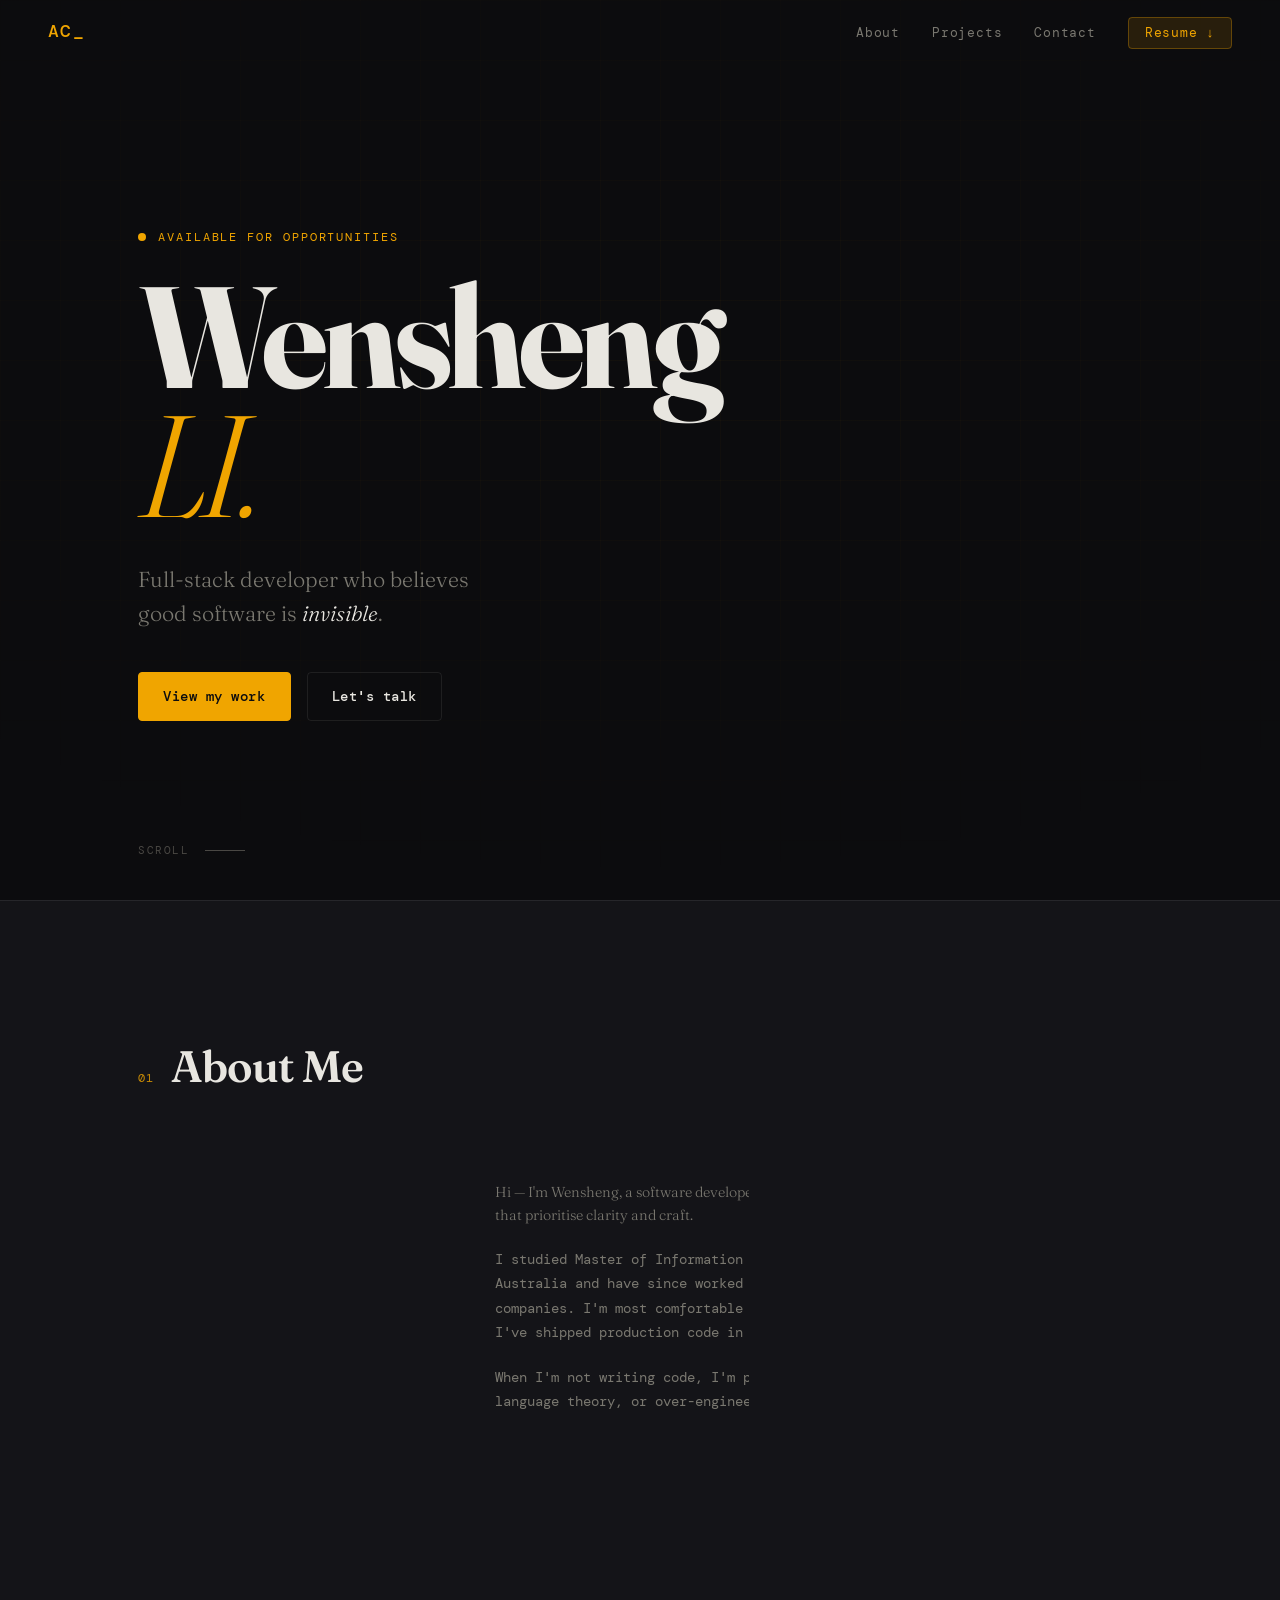
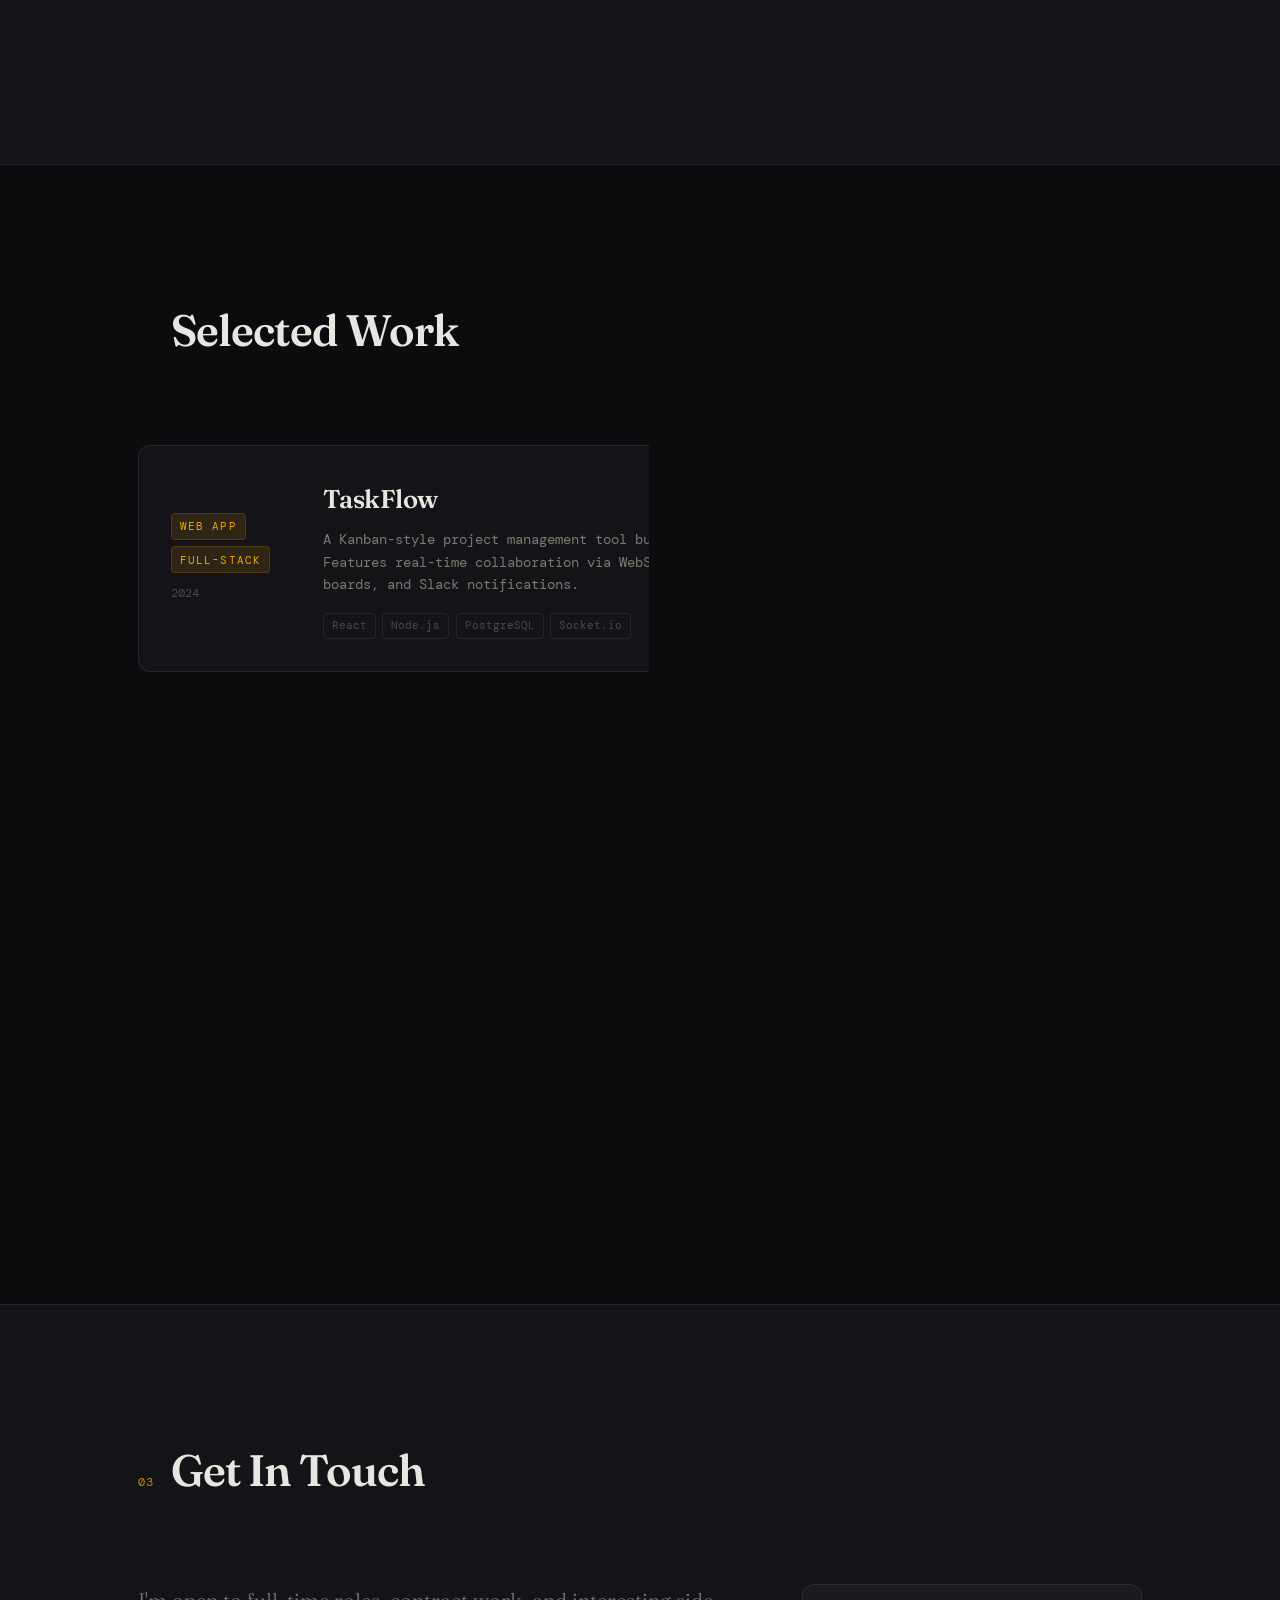
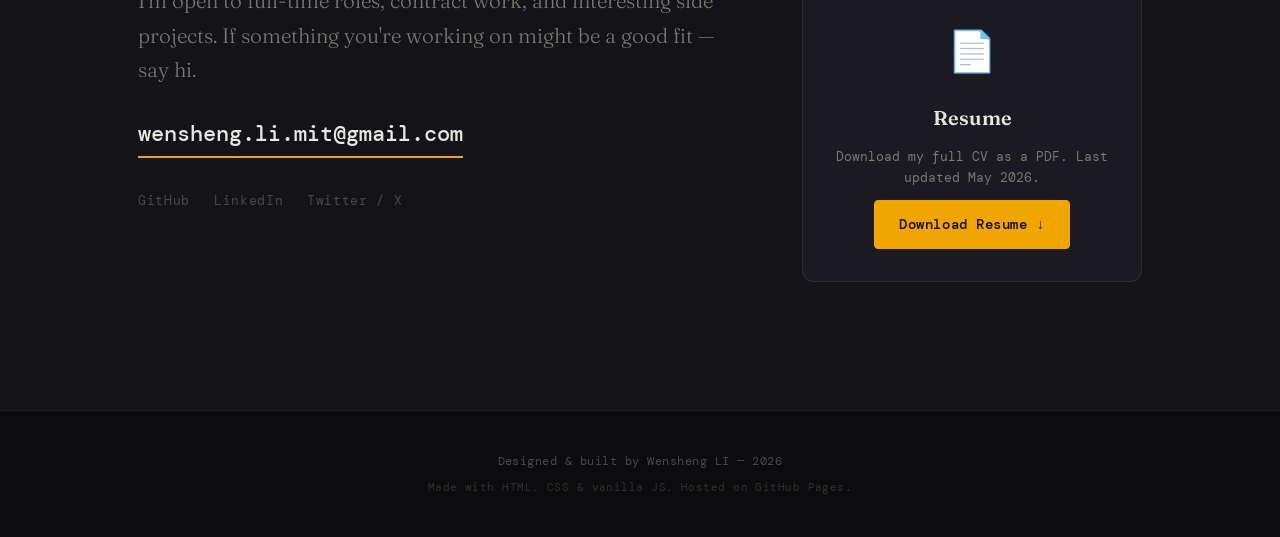
==== index.html @ 4186b280 "Initial portfolio" ====
<!DOCTYPE html>
<html lang="en">
<head>
  <meta charset="UTF-8" />
  <meta name="viewport" content="width=device-width, initial-scale=1.0" />
  <title>Wensheng LI — Developer</title>
  <meta name="description" content="Full-stack developer crafting thoughtful digital experiences." />
  <link rel="preconnect" href="https://fonts.googleapis.com" />
  <link rel="preconnect" href="https://fonts.gstatic.com" crossorigin />
  <link href="https://fonts.googleapis.com/css2?family=DM+Mono:ital,wght@0,300;0,400;0,500;1,300&family=Fraunces:ital,opsz,wght@0,9..144,300;0,9..144,600;0,9..144,700;1,9..144,300;1,9..144,600&display=swap" rel="stylesheet" />
  <link rel="stylesheet" href="style.css" />
</head>
<body>

  <!-- ── NAV ── -->
  <nav class="nav" id="nav">
    <a href="#" class="nav-logo">AC<span class="blink">_</span></a>
    <ul class="nav-links">
      <li><a href="#about">About</a></li>
      <li><a href="#projects">Projects</a></li>
      <li><a href="#contact">Contact</a></li>
      <li><a href="./assets/files/Resume.pdf" download class="nav-cta">Resume ↓</a></li>
    </ul>
    <button class="hamburger" id="hamburger" aria-label="Toggle menu">
      <span></span><span></span><span></span>
    </button>
  </nav>

  <!-- ── HERO ── -->
  <section class="hero" id="home">
    <div class="hero-content">
      <p class="hero-label reveal">Available for opportunities</p>
      <h1 class="hero-name reveal">
        <span class="line">Wensheng</span>
        <span class="line accent-italic">LI.</span>
      </h1>
      <p class="hero-tagline reveal">
        Full-stack developer who believes<br />
        good software is <em>invisible</em>.
      </p>
      <div class="hero-actions reveal">
        <a href="#projects" class="btn btn-primary">View my work</a>
        <a href="#contact" class="btn btn-ghost">Let's talk</a>
      </div>
    </div>
    <div class="hero-scroll-hint">
      <span>scroll</span>
      <div class="scroll-line"></div>
    </div>
    <div class="hero-bg-grid"></div>
  </section>

  <!-- ── ABOUT ── -->
  <section class="about section" id="about">
    <div class="container">
      <div class="section-header">
        <span class="section-number">01</span>
        <h2 class="section-title">About Me</h2>
      </div>
      <div class="about-grid">
        <div class="about-photo-wrap reveal">
          <div class="about-photo">
            <!-- Replace src with your actual photo -->
            <img src="./assets/images/profile_img.JPG" alt="Wensheng LI" />
          </div>
          <div class="photo-tag">Based in Adelaide, AU 🇦🇺</div>
        </div>
        <div class="about-text reveal">
          <p class="about-intro">
            Hi — I'm Wensheng, a software developer with <strong>over 4 years of experience</strong> building web applications that prioritise clarity and craft.
          </p>
          <p>
            I studied Master of Information Technology in Flinders University, South Australia and have since worked across early-stage startups and mid-size product companies. I'm most comfortable in the <strong>JavaScript / TypeScript</strong> ecosystem, though I've shipped production code in Python and Go too.
          </p>
          <p>
            When I'm not writing code, I'm probably hiking, reading about programming language theory, or over-engineering my Neovim config.
          </p>
          <div class="skills-grid">
            <div class="skill-group">
              <h4>Frontend</h4>
              <ul>
                <li>React / Next.js</li>
                <li>TypeScript</li>
                <li>CSS / Tailwind</li>
              </ul>
            </div>
            <div class="skill-group">
              <h4>Backend</h4>
              <ul>
                <li>Node.js / Express</li>
                <li>Python</li>
                <li>PostgreSQL</li>
              </ul>
            </div>
            <div class="skill-group">
              <h4>Tooling</h4>
              <ul>
                <li>Git / GitHub</li>
                <li>Docker</li>
                <li>AWS (EC2, S3)</li>
                <li>CI/CD</li>
              </ul>
            </div>
          </div>
        </div>
      </div>
    </div>
  </section>

  <!-- ── PROJECTS ── -->
  <section class="projects section" id="projects">
    <div class="container">
      <div class="section-header">
        <span class="section-number">02</span>
        <h2 class="section-title">Selected Work</h2>
      </div>

      <div class="projects-list">

        <!-- Project 1 -->
        <article class="project-card reveal" data-index="01">
          <div class="project-meta">
            <span class="project-tag">Web App</span>
            <span class="project-tag">Full-Stack</span>
            <span class="project-year">2024</span>
          </div>
          <div class="project-body">
            <h3 class="project-title">TaskFlow</h3>
            <p class="project-desc">
              A Kanban-style project management tool built for small teams. Features real-time collaboration via WebSockets, drag-and-drop boards, and Slack notifications.
            </p>
            <div class="project-tech">
              <span>React</span><span>Node.js</span><span>PostgreSQL</span><span>Socket.io</span>
            </div>
          </div>
          <div class="project-links">
            <a href="https://github.com/yourusername/taskflow" target="_blank" rel="noopener" class="project-link">GitHub ↗</a>
            <a href="https://taskflow-demo.vercel.app" target="_blank" rel="noopener" class="project-link project-link-live">Live Demo ↗</a>
          </div>
        </article>

        <!-- Project 2 -->
        <article class="project-card reveal" data-index="02">
          <div class="project-meta">
            <span class="project-tag">CLI Tool</span>
            <span class="project-tag">Open Source</span>
            <span class="project-year">2024</span>
          </div>
          <div class="project-body">
            <h3 class="project-title">gitpulse</h3>
            <p class="project-desc">
              A command-line tool that generates weekly activity digests from your GitHub repos, formatted as clean Markdown summaries. Used by 200+ developers.
            </p>
            <div class="project-tech">
              <span>Python</span><span>GitHub API</span><span>Rich</span>
            </div>
          </div>
          <div class="project-links">
            <a href="https://github.com/yourusername/gitpulse" target="_blank" rel="noopener" class="project-link">GitHub ↗</a>
          </div>
        </article>

        <!-- Project 3 -->
        <article class="project-card reveal" data-index="03">
          <div class="project-meta">
            <span class="project-tag">API</span>
            <span class="project-tag">Backend</span>
            <span class="project-year">2023</span>
          </div>
          <div class="project-body">
            <h3 class="project-title">Pricewatch API</h3>
            <p class="project-desc">
              A REST API that tracks e-commerce price history and sends alerts when products drop below a target price. Handles 50k+ requests/day with Redis caching.
            </p>
            <div class="project-tech">
              <span>FastAPI</span><span>Redis</span><span>PostgreSQL</span><span>Docker</span>
            </div>
          </div>
          <div class="project-links">
            <a href="https://github.com/yourusername/pricewatch" target="_blank" rel="noopener" class="project-link">GitHub ↗</a>
            <a href="https://pricewatch-api.fly.dev/docs" target="_blank" rel="noopener" class="project-link project-link-live">API Docs ↗</a>
          </div>
        </article>

      </div>
    </div>
  </section>

  <!-- ── CONTACT ── -->
  <section class="contact section" id="contact">
    <div class="container">
      <div class="section-header">
        <span class="section-number">03</span>
        <h2 class="section-title">Get In Touch</h2>
      </div>
      <div class="contact-grid">
        <div class="contact-text reveal">
          <p class="contact-intro">
            I'm open to full-time roles, contract work, and interesting side projects. If something you're working on might be a good fit — say hi.
          </p>
          <a href="mailto:wensheng.li.mit@gmail.com" class="contact-email">wensheng.li.mit@gmail.com</a>
          <div class="contact-socials">
            <a href="https://github.com/yourusername" target="_blank" rel="noopener">GitHub</a>
            <a href="https://linkedin.com/in/yourusername" target="_blank" rel="noopener">LinkedIn</a>
            <a href="https://twitter.com/yourusername" target="_blank" rel="noopener">Twitter / X</a>
          </div>
        </div>
        <div class="contact-resume reveal">
          <div class="resume-card">
            <div class="resume-icon">📄</div>
            <h3>Resume</h3>
            <p>Download my full CV as a PDF. Last updated May 2026.</p>
            <a href="./assets/files/Resume.pdf" download class="btn btn-primary">Download Resume ↓</a>
          </div>
        </div>
      </div>
    </div>
  </section>

  <!-- ── FOOTER ── -->
  <footer class="footer">
    <div class="container">
      <p>Designed & built by Wensheng LI — <span id="year"></span></p>
      <p class="footer-sub">Made with HTML, CSS & vanilla JS. Hosted on GitHub Pages.</p>
    </div>
  </footer>

  <script src="script.js"></script>
</body>
</html>
---- style.css ----
/* ──────────────────────────────────────────
   PORTFOLIO — style.css
   Aesthetic: Dark editorial, monospace meets serif
   ────────────────────────────────────────── */

/* ── TOKENS ── */
:root {
  --bg:        #0c0c0e;
  --bg-card:   #141418;
  --bg-raised: #1a1a20;
  --border:    rgba(255,255,255,0.08);
  --border-hover: rgba(240,165,0,0.4);

  --text:      #e8e6e0;
  --text-muted: #7a7870;
  --text-dim:  #4a4844;

  --accent:    #f0a500;
  --accent-dim: rgba(240,165,0,0.12);
  --accent-glow: rgba(240,165,0,0.25);

  --font-mono: 'DM Mono', 'Fira Code', monospace;
  --font-serif: 'Fraunces', Georgia, serif;

  --radius: 4px;
  --radius-lg: 12px;
  --max-w: 1100px;
  --nav-h: 64px;

  --ease-out: cubic-bezier(0.16, 1, 0.3, 1);
  --ease-in-out: cubic-bezier(0.76, 0, 0.24, 1);
}

/* ── RESET & BASE ── */
*, *::before, *::after { box-sizing: border-box; margin: 0; padding: 0; }

html {
  scroll-behavior: smooth;
  font-size: 16px;
  -webkit-font-smoothing: antialiased;
}

body {
  background: var(--bg);
  color: var(--text);
  font-family: var(--font-mono);
  line-height: 1.7;
  overflow-x: hidden;
}

img { max-width: 100%; display: block; }
a { color: inherit; text-decoration: none; }
ul { list-style: none; }

::selection {
  background: var(--accent);
  color: var(--bg);
}

/* ── SCROLLBAR ── */
::-webkit-scrollbar { width: 6px; }
::-webkit-scrollbar-track { background: var(--bg); }
::-webkit-scrollbar-thumb { background: var(--text-dim); border-radius: 3px; }
::-webkit-scrollbar-thumb:hover { background: var(--accent); }

/* ── CONTAINER ── */
.container {
  max-width: var(--max-w);
  margin: 0 auto;
  padding: 0 clamp(1.25rem, 5vw, 3rem);
}

/* ── SECTION ── */
.section { padding: clamp(5rem, 10vw, 9rem) 0; }

.section-header {
  display: flex;
  align-items: baseline;
  gap: 1rem;
  margin-bottom: clamp(3rem, 6vw, 5rem);
}

.section-number {
  font-family: var(--font-mono);
  font-size: 0.75rem;
  color: var(--accent);
  letter-spacing: 0.12em;
  opacity: 0.8;
  padding-top: 0.2em;
}

.section-title {
  font-family: var(--font-serif);
  font-size: clamp(1.75rem, 4vw, 2.75rem);
  font-weight: 600;
  color: var(--text);
  letter-spacing: -0.02em;
}

/* ── BUTTONS ── */
.btn {
  display: inline-flex;
  align-items: center;
  gap: 0.5rem;
  padding: 0.75rem 1.5rem;
  border-radius: var(--radius);
  font-family: var(--font-mono);
  font-size: 0.85rem;
  font-weight: 500;
  letter-spacing: 0.04em;
  cursor: pointer;
  transition: all 0.2s var(--ease-out);
  border: 1px solid transparent;
}

.btn-primary {
  background: var(--accent);
  color: var(--bg);
  border-color: var(--accent);
}
.btn-primary:hover {
  background: transparent;
  color: var(--accent);
  box-shadow: 0 0 24px var(--accent-glow);
}

.btn-ghost {
  background: transparent;
  color: var(--text);
  border-color: var(--border);
}
.btn-ghost:hover {
  border-color: var(--accent);
  color: var(--accent);
}

/* ── REVEAL ANIMATION ── */
.reveal {
  opacity: 0;
  transform: translateY(28px);
  transition: opacity 0.7s var(--ease-out), transform 0.7s var(--ease-out);
}
.reveal.visible {
  opacity: 1;
  transform: translateY(0);
}

/* ────────────────────────────────────
   NAV
   ──────────────────────────────────── */
.nav {
  position: fixed;
  top: 0; left: 0; right: 0;
  z-index: 100;
  height: var(--nav-h);
  display: flex;
  align-items: center;
  justify-content: space-between;
  padding: 0 clamp(1.25rem, 5vw, 3rem);
  transition: background 0.3s ease, backdrop-filter 0.3s ease, border-bottom 0.3s ease;
}

.nav.scrolled {
  background: rgba(12, 12, 14, 0.85);
  backdrop-filter: blur(12px);
  -webkit-backdrop-filter: blur(12px);
  border-bottom: 1px solid var(--border);
}

.nav-logo {
  font-family: var(--font-mono);
  font-size: 1.1rem;
  font-weight: 500;
  color: var(--accent);
  letter-spacing: 0.08em;
}

.blink {
  animation: blink 1.2s step-end infinite;
}
@keyframes blink {
  0%, 100% { opacity: 1; }
  50%       { opacity: 0; }
}

.nav-links {
  display: flex;
  align-items: center;
  gap: 2rem;
}

.nav-links a {
  font-size: 0.82rem;
  letter-spacing: 0.06em;
  color: var(--text-muted);
  transition: color 0.2s;
}
.nav-links a:hover { color: var(--text); }

.nav-cta {
  background: var(--accent-dim);
  border: 1px solid rgba(240,165,0,0.3);
  color: var(--accent) !important;
  padding: 0.4rem 1rem;
  border-radius: var(--radius);
  transition: background 0.2s, box-shadow 0.2s !important;
}
.nav-cta:hover {
  background: var(--accent-dim) !important;
  box-shadow: 0 0 16px var(--accent-glow);
}

.hamburger {
  display: none;
  flex-direction: column;
  gap: 5px;
  background: none;
  border: none;
  cursor: pointer;
  padding: 4px;
}
.hamburger span {
  display: block;
  width: 24px;
  height: 2px;
  background: var(--text);
  transition: all 0.25s;
}

/* ────────────────────────────────────
   HERO
   ──────────────────────────────────── */
.hero {
  min-height: 100vh;
  display: flex;
  flex-direction: column;
  justify-content: center;
  position: relative;
  padding: calc(var(--nav-h) + 3rem) clamp(1.25rem, 5vw, 3rem) 4rem;
  max-width: var(--max-w);
  margin: 0 auto;
  overflow: hidden;
}

.hero-bg-grid {
  position: fixed;
  inset: 0;
  z-index: -1;
  background-image:
    linear-gradient(rgba(240,165,0,0.03) 1px, transparent 1px),
    linear-gradient(90deg, rgba(240,165,0,0.03) 1px, transparent 1px);
  background-size: 60px 60px;
  mask-image: radial-gradient(ellipse 80% 60% at 50% 40%, black 0%, transparent 100%);
  -webkit-mask-image: radial-gradient(ellipse 80% 60% at 50% 40%, black 0%, transparent 100%);
}

.hero-label {
  font-size: 0.75rem;
  letter-spacing: 0.16em;
  text-transform: uppercase;
  color: var(--accent);
  margin-bottom: 1.5rem;
  display: flex;
  align-items: center;
  gap: 0.75rem;
  transition-delay: 0.1s;
}
.hero-label::before {
  content: '';
  display: inline-block;
  width: 8px;
  height: 8px;
  background: var(--accent);
  border-radius: 50%;
  animation: pulse 2s ease infinite;
}
@keyframes pulse {
  0%, 100% { box-shadow: 0 0 0 0 var(--accent-glow); }
  50%       { box-shadow: 0 0 0 8px transparent; }
}

.hero-name {
  font-family: var(--font-serif);
  font-size: clamp(4rem, 12vw, 9rem);
  font-weight: 700;
  line-height: 0.9;
  letter-spacing: -0.04em;
  margin-bottom: 2rem;
}
.hero-name .line { display: block; }
.hero-name .accent-italic {
  font-style: italic;
  font-weight: 300;
  color: var(--accent);
}

.hero-tagline {
  font-family: var(--font-serif);
  font-size: clamp(1rem, 2.5vw, 1.35rem);
  font-weight: 300;
  color: var(--text-muted);
  line-height: 1.6;
  margin-bottom: 2.5rem;
  transition-delay: 0.25s;
}
.hero-tagline em {
  font-style: italic;
  color: var(--text);
}

.hero-actions {
  display: flex;
  gap: 1rem;
  flex-wrap: wrap;
  transition-delay: 0.35s;
}

.hero-scroll-hint {
  position: absolute;
  bottom: 2.5rem;
  left: clamp(1.25rem, 5vw, 3rem);
  display: flex;
  align-items: center;
  gap: 1rem;
  font-size: 0.7rem;
  letter-spacing: 0.14em;
  text-transform: uppercase;
  color: var(--text-dim);
  writing-mode: horizontal-tb;
}
.scroll-line {
  width: 40px;
  height: 1px;
  background: var(--text-dim);
  position: relative;
  overflow: hidden;
}
.scroll-line::after {
  content: '';
  position: absolute;
  top: 0; left: -100%;
  width: 100%;
  height: 100%;
  background: var(--accent);
  animation: slide-line 2s ease-in-out infinite;
}
@keyframes slide-line {
  0%   { left: -100%; }
  50%  { left: 100%; }
  100% { left: 100%; }
}

/* ────────────────────────────────────
   ABOUT
   ──────────────────────────────────── */
.about { background: var(--bg-card); border-top: 1px solid var(--border); border-bottom: 1px solid var(--border); }

.about-grid {
  display: grid;
  grid-template-columns: 280px 1fr;
  gap: clamp(2.5rem, 6vw, 5rem);
  align-items: start;
}

.about-photo-wrap {
  position: sticky;
  top: calc(var(--nav-h) + 2rem);
}

.about-photo {
  border-radius: var(--radius-lg);
  overflow: hidden;
  border: 1px solid var(--border);
  aspect-ratio: 4/5;
  background: var(--bg-raised);
  filter: grayscale(20%);
  transition: filter 0.3s;
}
.about-photo:hover { filter: grayscale(0%); }
.about-photo img { width: 100%; height: 100%; object-fit: cover; }

.photo-tag {
  margin-top: 0.75rem;
  font-size: 0.75rem;
  color: var(--text-muted);
  letter-spacing: 0.06em;
  text-align: center;
}

.about-intro {
  font-family: var(--font-serif);
  font-size: clamp(1.1rem, 2.5vw, 1.4rem);
  font-weight: 300;
  line-height: 1.6;
  color: var(--text);
  margin-bottom: 1.5rem;
}

.about-text p {
  color: var(--text-muted);
  font-size: 0.9rem;
  margin-bottom: 1.25rem;
}
.about-text strong { color: var(--text); font-weight: 500; }

.skills-grid {
  display: grid;
  grid-template-columns: repeat(3, 1fr);
  gap: 1.5rem;
  margin-top: 2.5rem;
  padding-top: 2rem;
  border-top: 1px solid var(--border);
}

.skill-group h4 {
  font-size: 0.7rem;
  letter-spacing: 0.14em;
  text-transform: uppercase;
  color: var(--accent);
  margin-bottom: 0.75rem;
}

.skill-group li {
  font-size: 0.82rem;
  color: var(--text-muted);
  padding: 0.2rem 0;
  border-bottom: 1px solid transparent;
  transition: color 0.2s, border-color 0.2s;
}
.skill-group li:hover {
  color: var(--text);
  border-color: var(--border);
}

/* ────────────────────────────────────
   PROJECTS
   ──────────────────────────────────── */
.projects { background: var(--bg); }

.projects-list {
  display: flex;
  flex-direction: column;
  gap: 1.5px;
}

.project-card {
  display: grid;
  grid-template-columns: 120px 1fr auto;
  gap: 2rem;
  align-items: center;
  padding: 2rem 2rem;
  background: var(--bg-card);
  border: 1px solid var(--border);
  border-radius: var(--radius-lg);
  margin-bottom: 1rem;
  transition: border-color 0.25s, transform 0.25s, box-shadow 0.25s;
  position: relative;
  overflow: hidden;
}

.project-card::before {
  content: attr(data-index);
  position: absolute;
  top: 50%; right: 2rem;
  transform: translateY(-50%);
  font-size: 5rem;
  font-family: var(--font-serif);
  font-weight: 700;
  color: var(--text-dim);
  opacity: 0.15;
  transition: opacity 0.25s;
  pointer-events: none;
  line-height: 1;
}

.project-card:hover {
  border-color: var(--border-hover);
  transform: translateY(-2px);
  box-shadow: 0 8px 32px rgba(0,0,0,0.4), 0 0 0 1px var(--accent-dim);
}
.project-card:hover::before { opacity: 0.3; }

.project-meta {
  display: flex;
  flex-direction: column;
  gap: 0.4rem;
  align-items: flex-start;
}

.project-tag {
  font-size: 0.68rem;
  letter-spacing: 0.1em;
  text-transform: uppercase;
  color: var(--accent);
  background: var(--accent-dim);
  padding: 0.2rem 0.5rem;
  border-radius: var(--radius);
  border: 1px solid rgba(240,165,0,0.15);
}

.project-year {
  font-size: 0.72rem;
  color: var(--text-dim);
  margin-top: 0.25rem;
}

.project-title {
  font-family: var(--font-serif);
  font-size: clamp(1.2rem, 2.5vw, 1.6rem);
  font-weight: 600;
  color: var(--text);
  letter-spacing: -0.02em;
  margin-bottom: 0.5rem;
}

.project-desc {
  font-size: 0.85rem;
  color: var(--text-muted);
  max-width: 520px;
  line-height: 1.65;
  margin-bottom: 1rem;
}

.project-tech {
  display: flex;
  flex-wrap: wrap;
  gap: 0.4rem;
}
.project-tech span {
  font-size: 0.7rem;
  color: var(--text-dim);
  border: 1px solid var(--border);
  padding: 0.15rem 0.5rem;
  border-radius: var(--radius);
}

.project-links {
  display: flex;
  flex-direction: column;
  gap: 0.5rem;
  min-width: 110px;
  align-items: flex-end;
  z-index: 1;
}

.project-link {
  font-size: 0.78rem;
  color: var(--text-muted);
  letter-spacing: 0.04em;
  padding: 0.4rem 0.75rem;
  border: 1px solid var(--border);
  border-radius: var(--radius);
  transition: all 0.2s;
  white-space: nowrap;
}
.project-link:hover {
  color: var(--text);
  border-color: var(--text-dim);
}
.project-link-live {
  color: var(--accent);
  border-color: rgba(240,165,0,0.25);
}
.project-link-live:hover {
  background: var(--accent-dim);
  color: var(--accent);
  border-color: var(--accent);
}

/* ────────────────────────────────────
   CONTACT
   ──────────────────────────────────── */
.contact { background: var(--bg-card); border-top: 1px solid var(--border); }

.contact-grid {
  display: grid;
  grid-template-columns: 1fr 340px;
  gap: clamp(3rem, 6vw, 5rem);
  align-items: start;
}

.contact-intro {
  font-family: var(--font-serif);
  font-size: clamp(1.05rem, 2.5vw, 1.3rem);
  font-weight: 300;
  color: var(--text-muted);
  line-height: 1.65;
  margin-bottom: 1.75rem;
}

.contact-email {
  font-family: var(--font-mono);
  font-size: clamp(1.1rem, 2.5vw, 1.4rem);
  font-weight: 500;
  color: var(--text);
  border-bottom: 2px solid var(--accent);
  display: inline-block;
  padding-bottom: 0.15rem;
  transition: color 0.2s;
}
.contact-email:hover { color: var(--accent); }

.contact-socials {
  display: flex;
  gap: 1.5rem;
  margin-top: 2rem;
  flex-wrap: wrap;
}
.contact-socials a {
  font-size: 0.82rem;
  color: var(--text-dim);
  letter-spacing: 0.05em;
  transition: color 0.2s;
}
.contact-socials a:hover { color: var(--accent); }

.resume-card {
  background: var(--bg-raised);
  border: 1px solid var(--border);
  border-radius: var(--radius-lg);
  padding: 2rem;
  text-align: center;
  display: flex;
  flex-direction: column;
  align-items: center;
  gap: 0.75rem;
  transition: border-color 0.25s, box-shadow 0.25s;
}
.resume-card:hover {
  border-color: var(--border-hover);
  box-shadow: 0 4px 24px rgba(0,0,0,0.3);
}

.resume-icon {
  font-size: 2.5rem;
  margin-bottom: 0.25rem;
}

.resume-card h3 {
  font-family: var(--font-serif);
  font-size: 1.25rem;
  font-weight: 600;
}

.resume-card p {
  font-size: 0.82rem;
  color: var(--text-muted);
  line-height: 1.55;
}

/* ────────────────────────────────────
   FOOTER
   ──────────────────────────────────── */
.footer {
  padding: 2.5rem 0;
  border-top: 1px solid var(--border);
  text-align: center;
}
.footer p {
  font-size: 0.78rem;
  color: var(--text-dim);
  letter-spacing: 0.04em;
}
.footer-sub {
  margin-top: 0.35rem;
  font-size: 0.7rem !important;
  opacity: 0.6;
}

/* ────────────────────────────────────
   RESPONSIVE
   ──────────────────────────────────── */
@media (max-width: 900px) {
  .about-grid {
    grid-template-columns: 1fr;
  }
  .about-photo-wrap {
    position: static;
    max-width: 260px;
  }
  .project-card {
    grid-template-columns: 1fr;
    gap: 1.25rem;
  }
  .project-card::before { display: none; }
  .project-links { flex-direction: row; align-items: flex-start; }
  .contact-grid {
    grid-template-columns: 1fr;
  }
  .skills-grid {
    grid-template-columns: repeat(2, 1fr);
  }
}

@media (max-width: 640px) {
  .nav-links { display: none; }
  .nav-links.open {
    display: flex;
    flex-direction: column;
    position: fixed;
    top: var(--nav-h);
    left: 0; right: 0;
    background: var(--bg);
    border-bottom: 1px solid var(--border);
    padding: 1.5rem clamp(1.25rem, 5vw, 3rem);
    gap: 1.25rem;
    z-index: 99;
  }
  .hamburger { display: flex; }

  .hero-name { font-size: clamp(3.5rem, 16vw, 6rem); }
  .skills-grid { grid-template-columns: 1fr; }
}
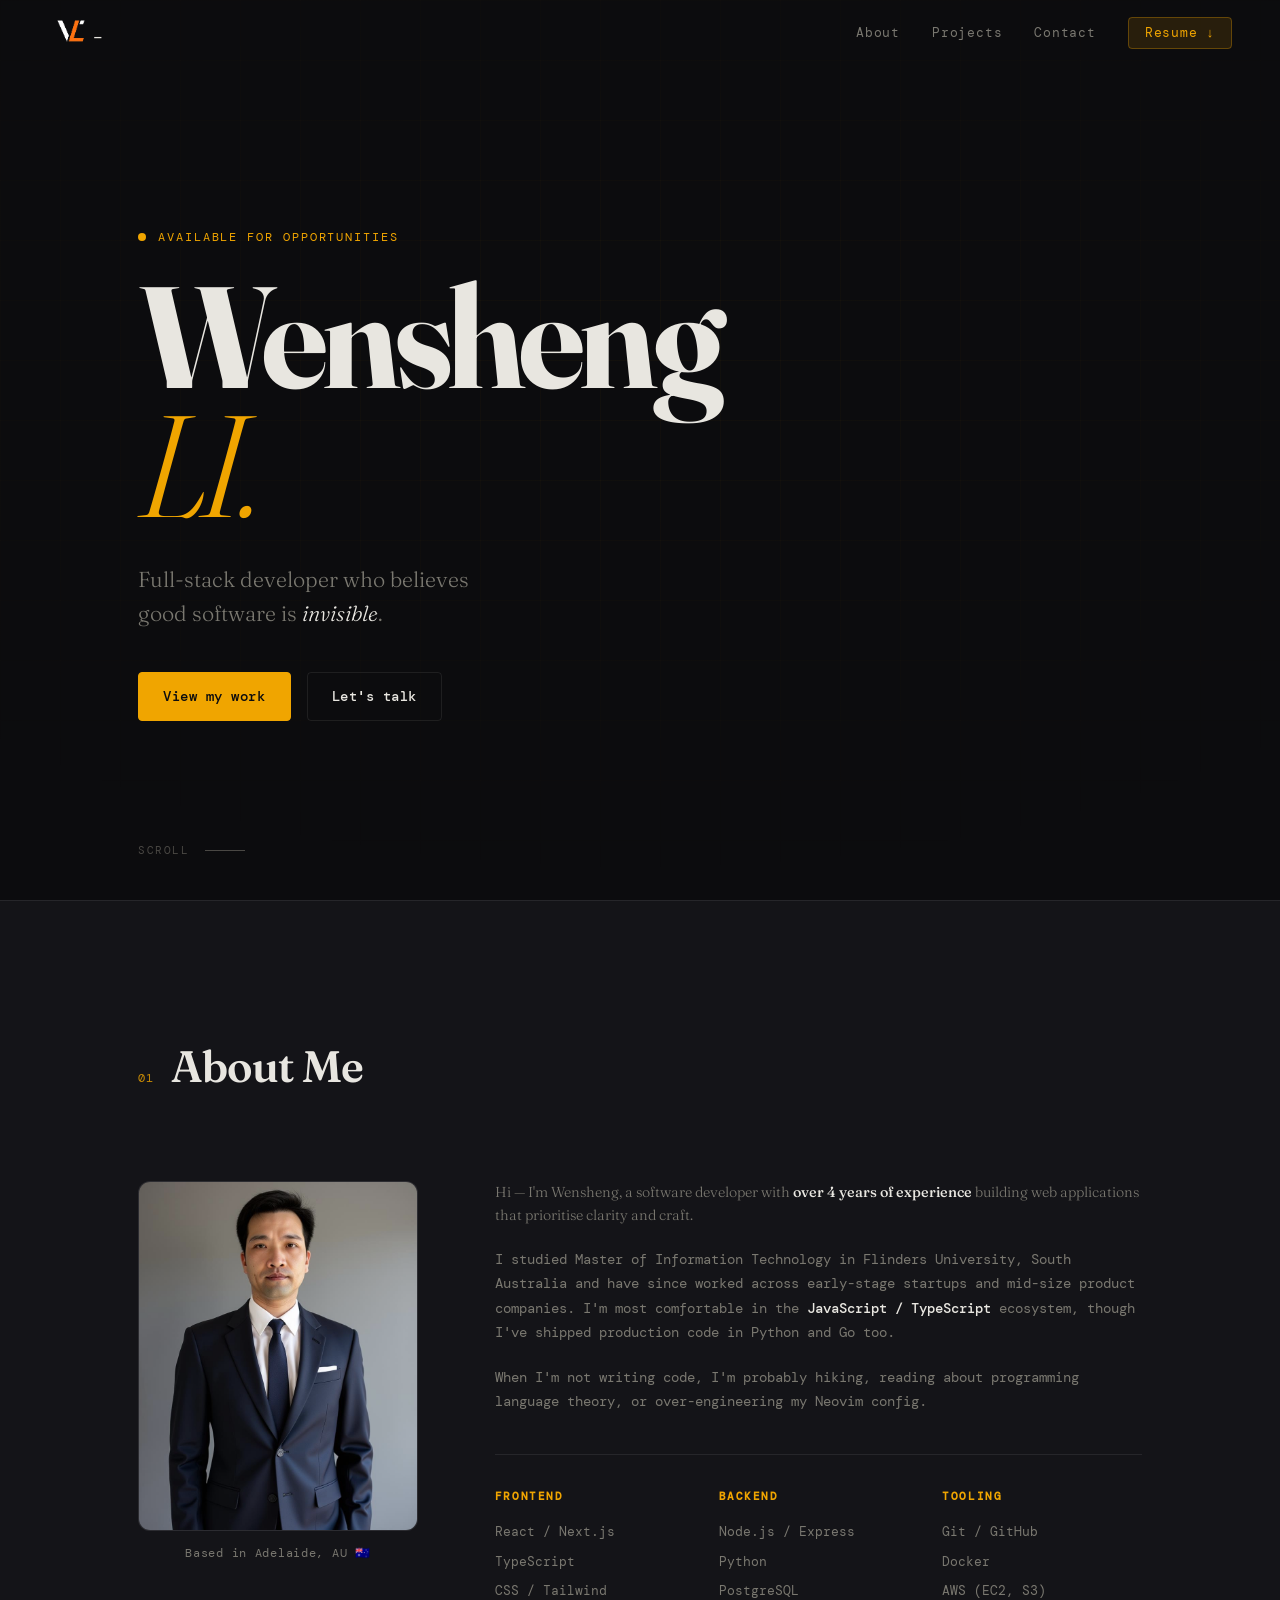
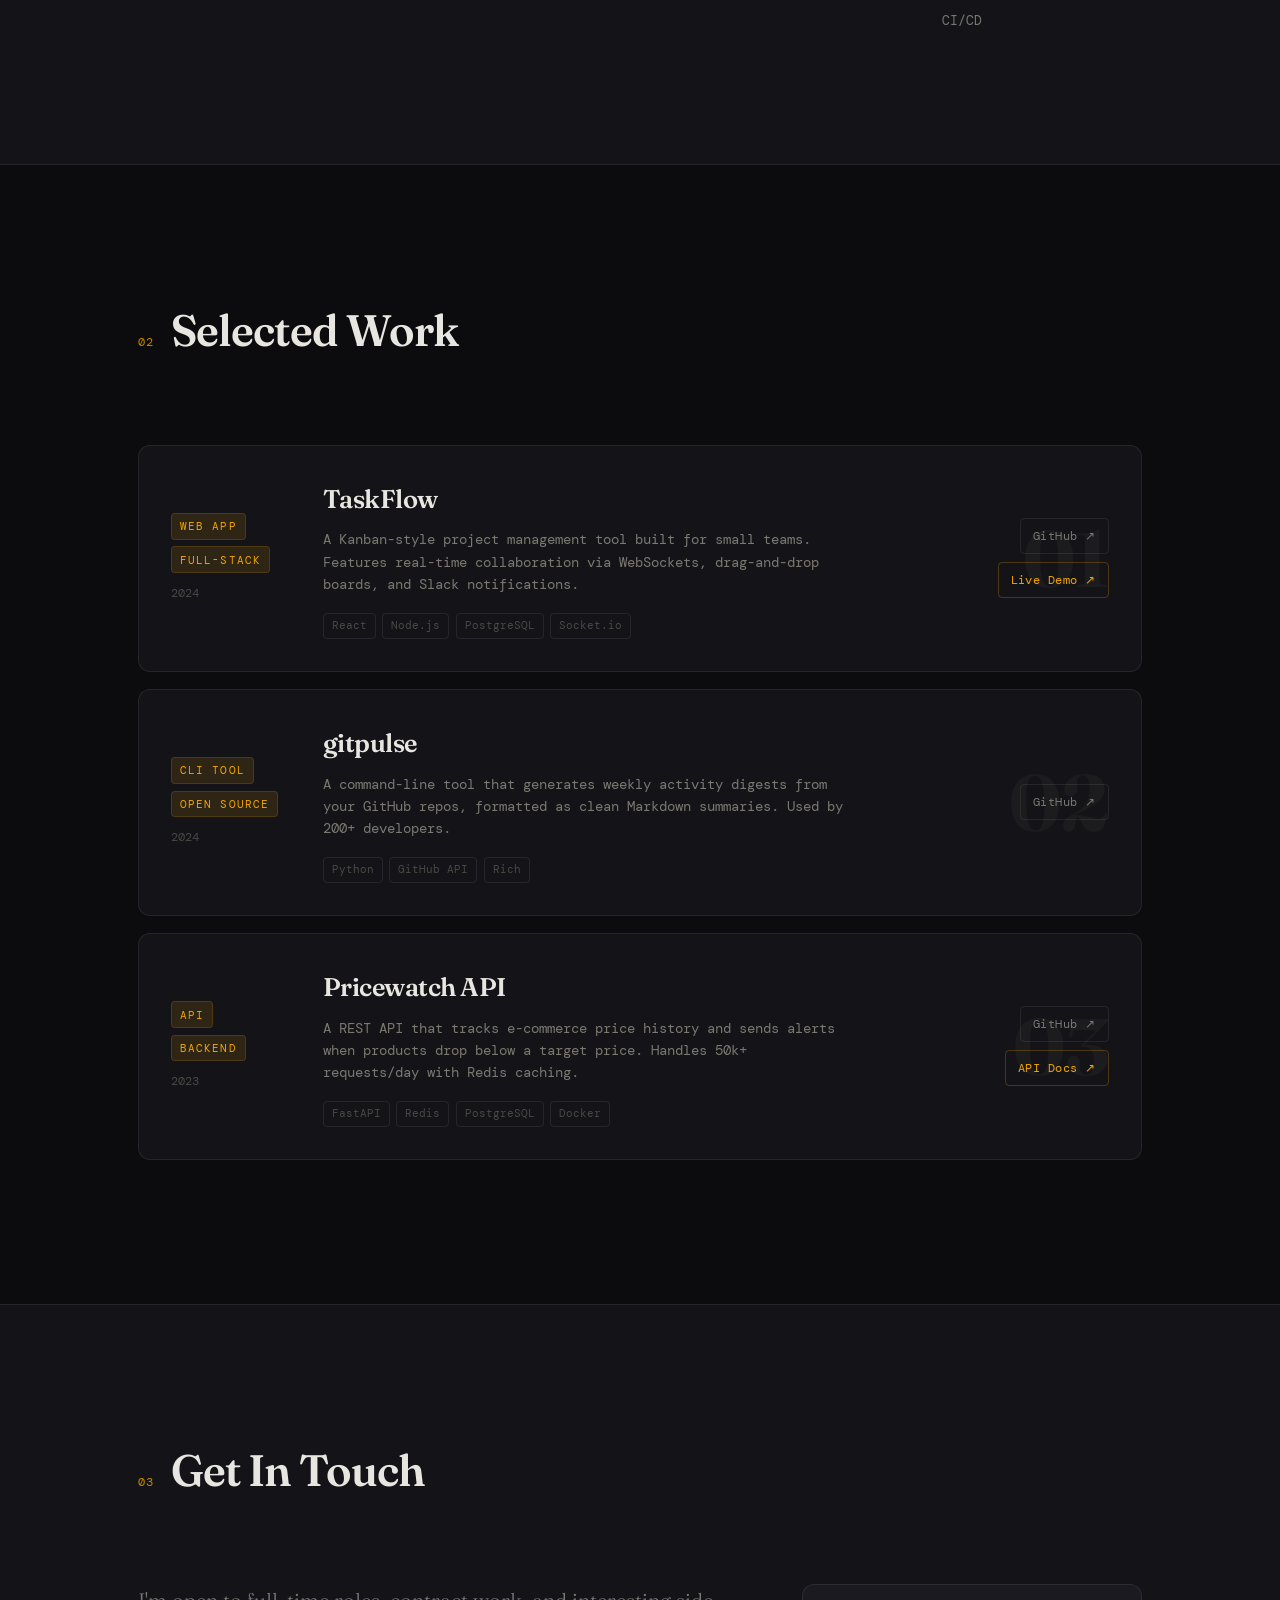
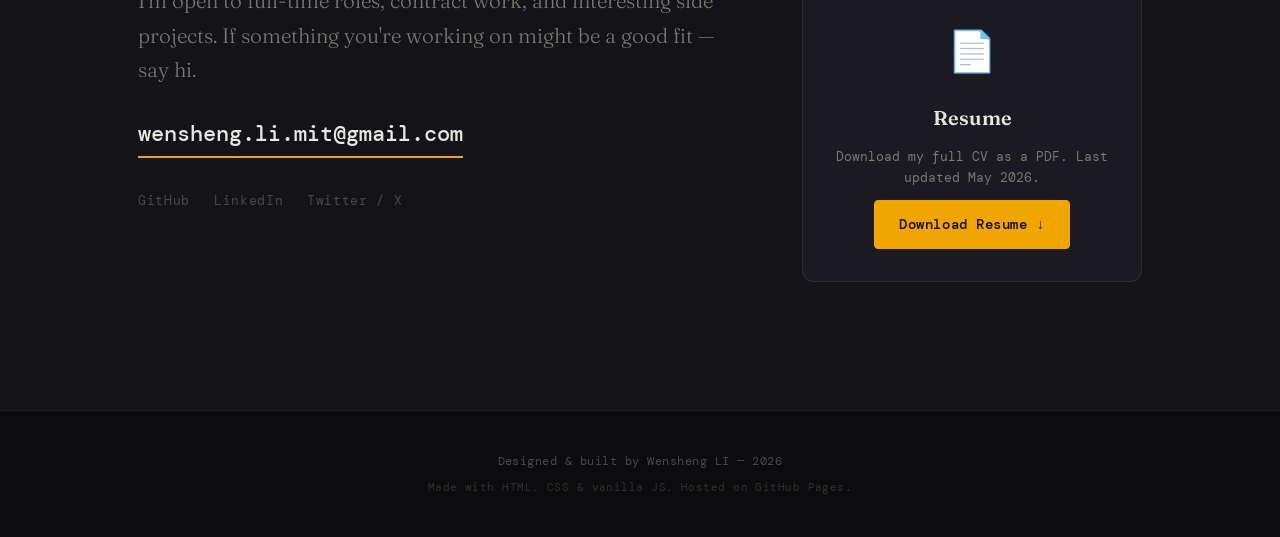
==== commit bb55cc57: "Update the logo, favicon and the settings of them" ====
--- a/index.html
+++ b/index.html
@@ -4,6 +4,7 @@
   <meta charset="UTF-8" />
   <meta name="viewport" content="width=device-width, initial-scale=1.0" />
   <title>Wensheng LI — Developer</title>
+  <link rel="icon" type="image/x-icon" href="./assets/img/favicon.png" />
   <meta name="description" content="Full-stack developer crafting thoughtful digital experiences." />
   <link rel="preconnect" href="https://fonts.googleapis.com" />
   <link rel="preconnect" href="https://fonts.gstatic.com" crossorigin />
@@ -14,7 +15,8 @@
 
   <!-- ── NAV ── -->
   <nav class="nav" id="nav">
-    <a href="#" class="nav-logo">AC<span class="blink">_</span></a>
+    <!-- <a href="#" class="nav-logo">&lt;/&gt;<span class="blink">_</span></a> -->
+     <a href="#" class="nav-logo"><img src="./assets/img/logo.png" alt="full stack developer" /><span class="blink">_</span></a>
     <ul class="nav-links">
       <li><a href="#about">About</a></li>
       <li><a href="#projects">Projects</a></li>
@@ -61,7 +63,7 @@
         <div class="about-photo-wrap reveal">
           <div class="about-photo">
             <!-- Replace src with your actual photo -->
-            <img src="./assets/images/profile_img.JPG" alt="Wensheng LI" />
+            <img src="./assets/img/profile_img.JPG" alt="Wensheng LI" />
           </div>
           <div class="photo-tag">Based in Adelaide, AU 🇦🇺</div>
         </div>
--- a/style.css
+++ b/style.css
@@ -168,11 +168,23 @@
 }
 
 .nav-logo {
-  font-family: var(--font-mono);
-  font-size: 1.1rem;
-  font-weight: 500;
-  color: var(--accent);
-  letter-spacing: 0.08em;
+  display: flex;
+  align-items: center;
+  justify-content: center;
+  height: 45px;
+  transition: opacity 0.2s ease;
+}
+
+.nav-logo img {
+  height: 100%;
+  width: auto;
+  max-width: 120px;
+  object-fit: contain;
+}
+
+.nav-logo .blink {
+  display: inline-block;
+  animation: blink 1.2s step-end infinite;
 }
 
 .blink {
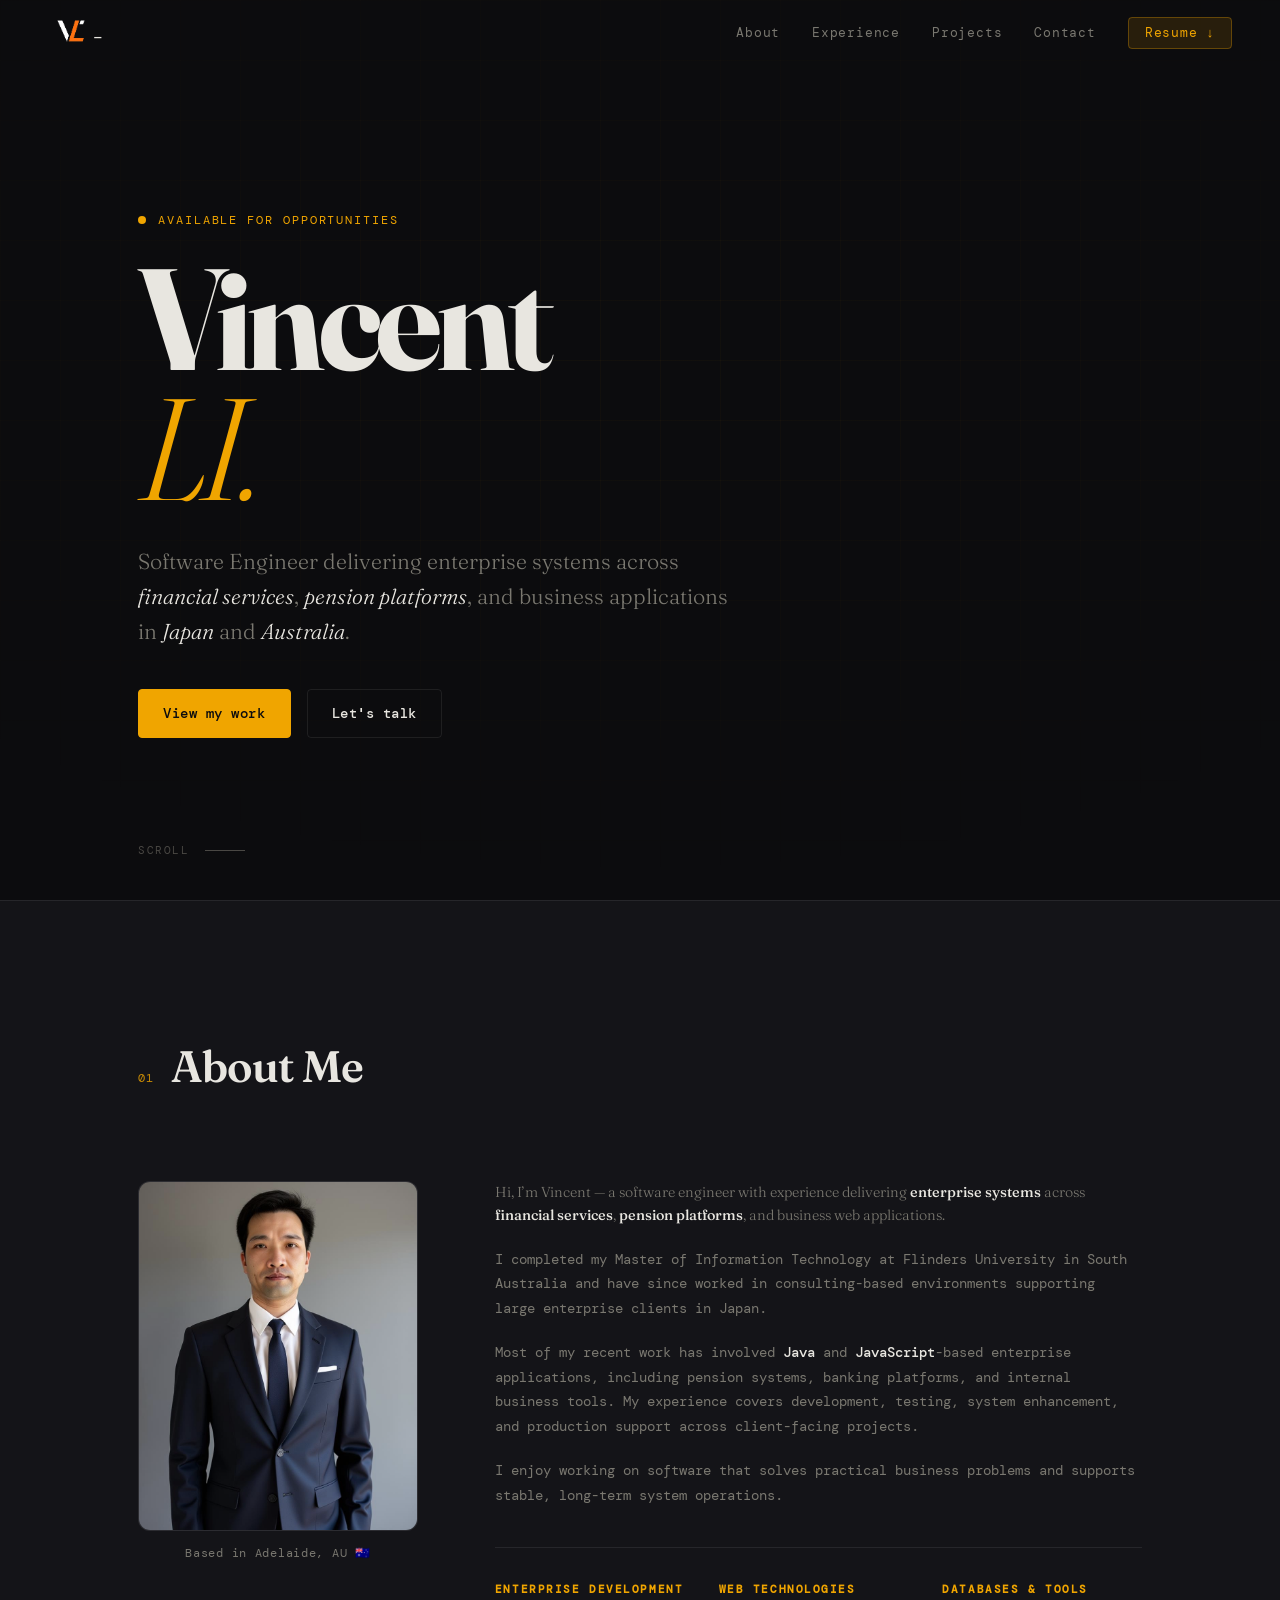
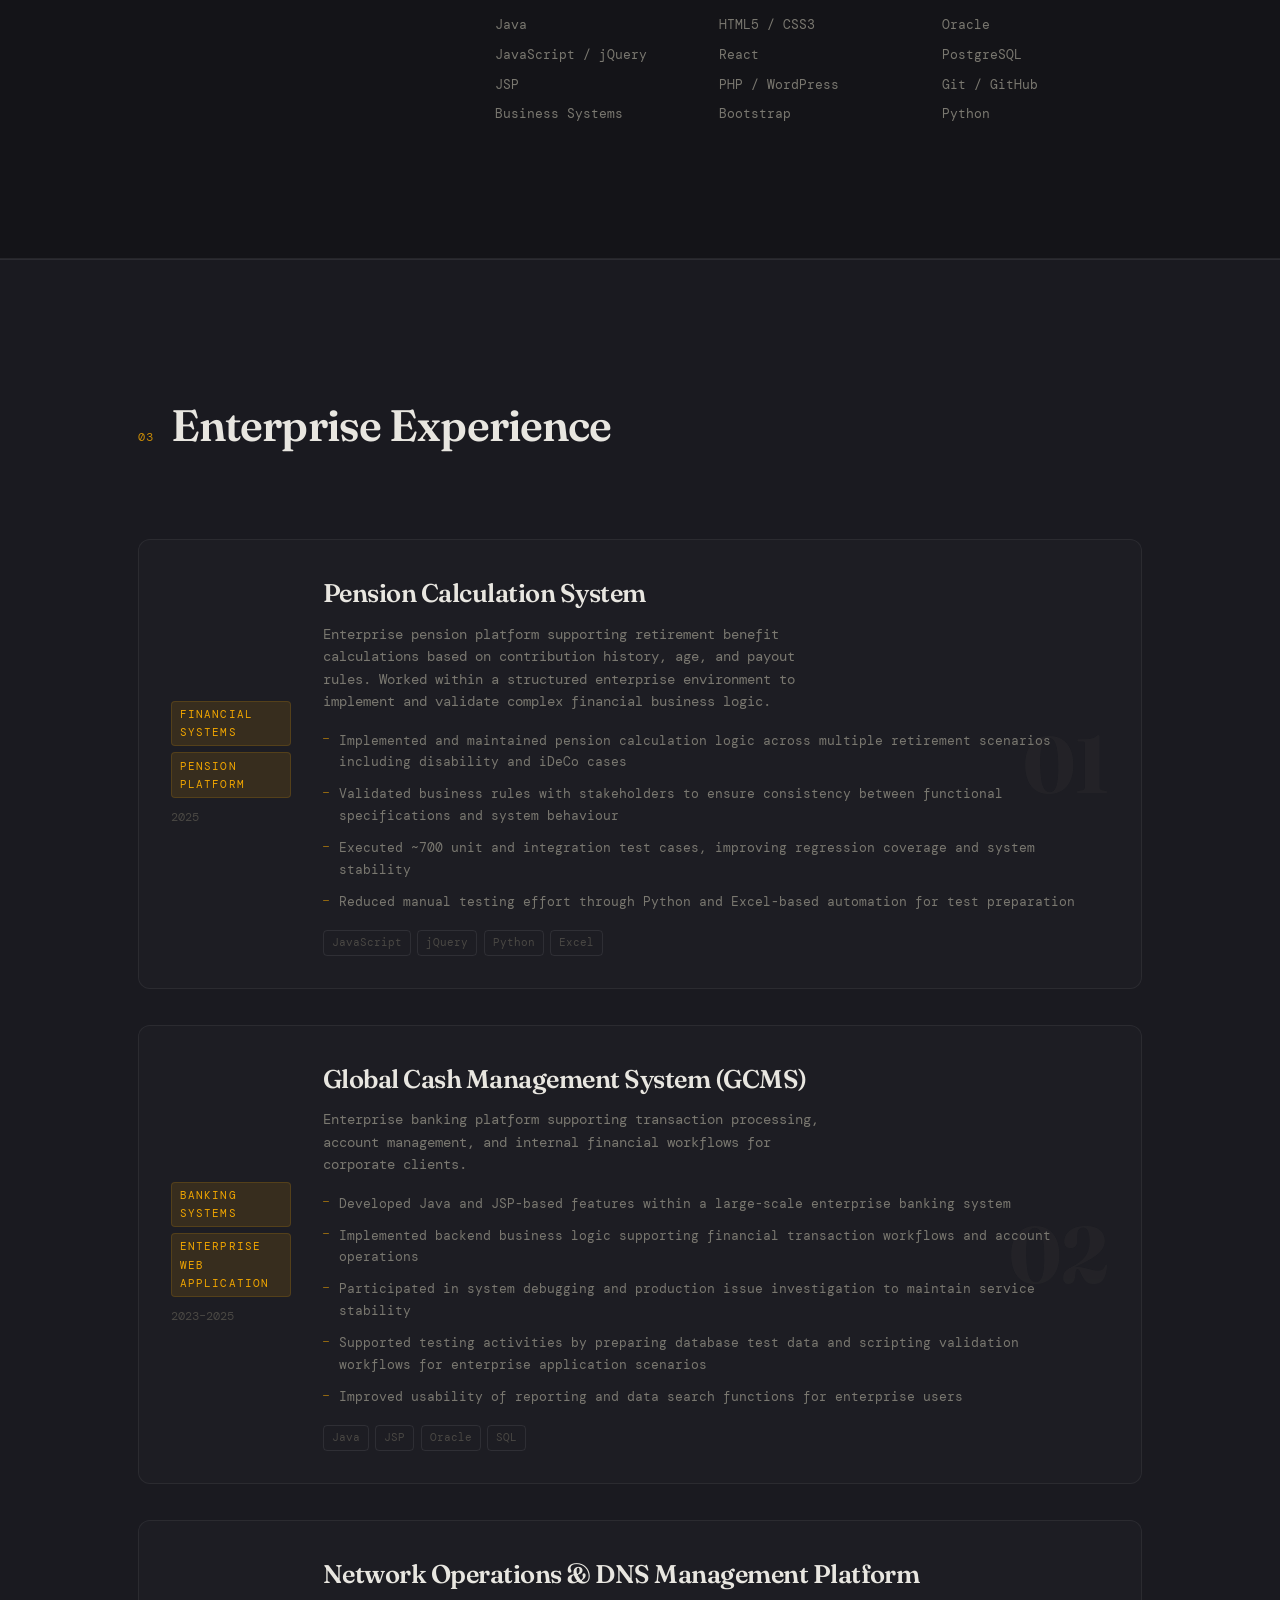
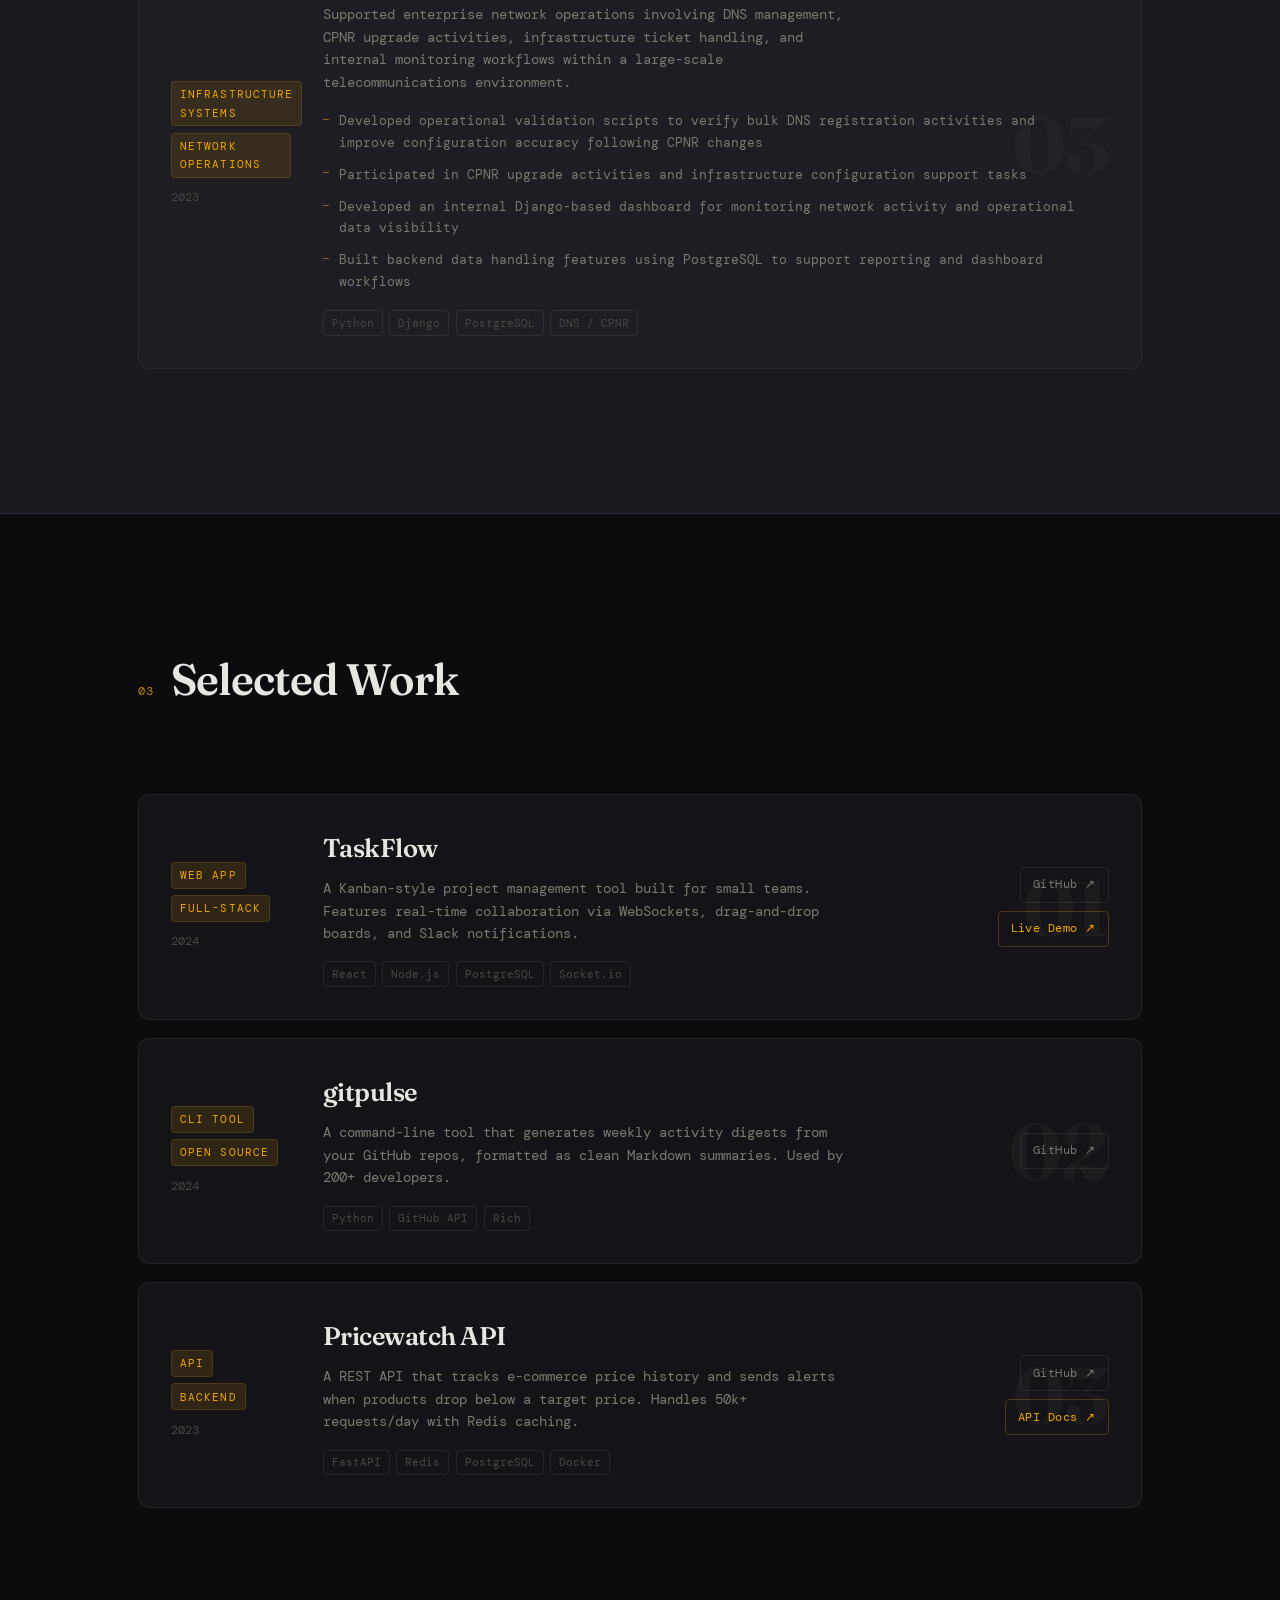
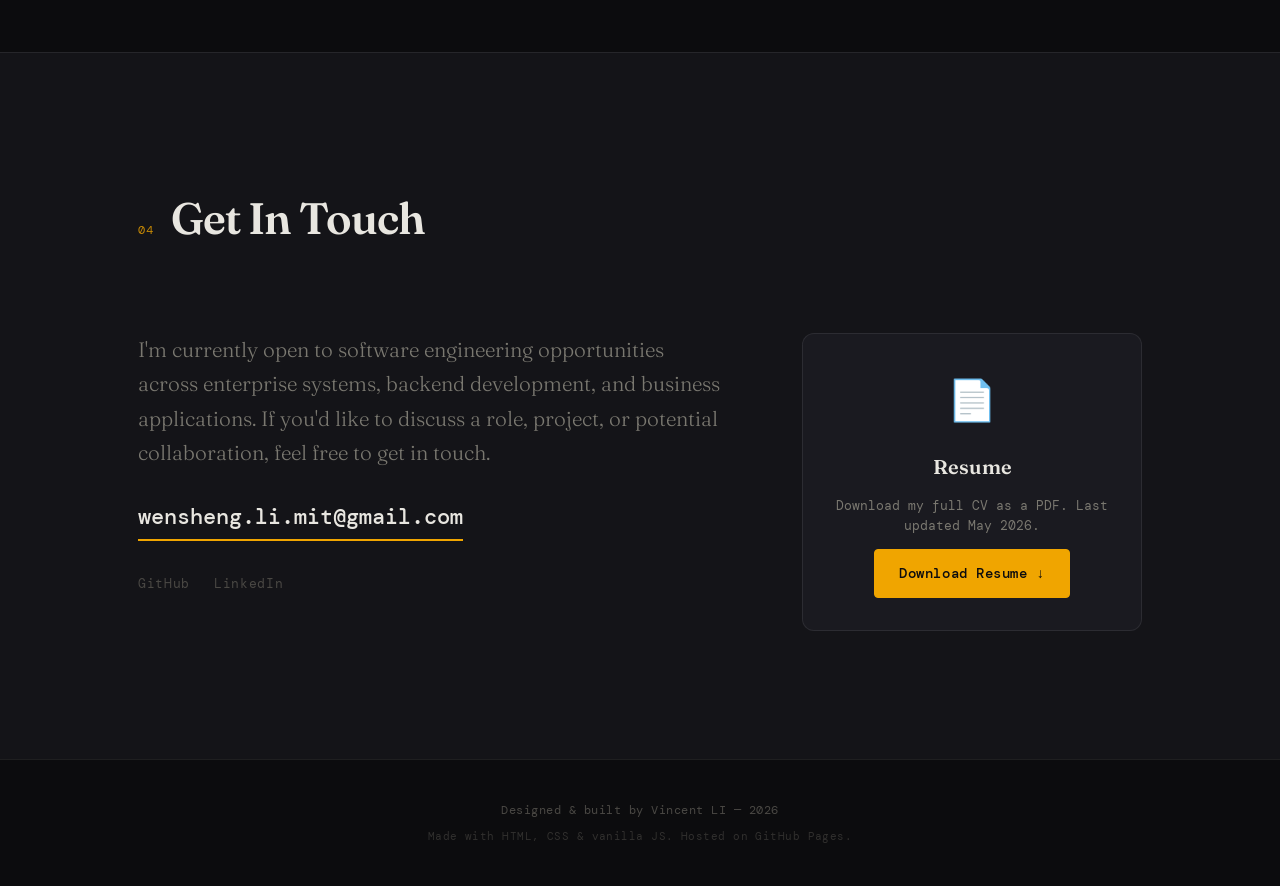
==== commit 9a83dad4: "Modified index.html, adding new section 'Enterprise Experience' and stylings" ====
--- a/index.html
+++ b/index.html
@@ -1,232 +1,482 @@
-<!DOCTYPE html>
+<!doctype html>
 <html lang="en">
-<head>
-  <meta charset="UTF-8" />
-  <meta name="viewport" content="width=device-width, initial-scale=1.0" />
-  <title>Wensheng LI — Developer</title>
-  <link rel="icon" type="image/x-icon" href="./assets/img/favicon.png" />
-  <meta name="description" content="Full-stack developer crafting thoughtful digital experiences." />
-  <link rel="preconnect" href="https://fonts.googleapis.com" />
-  <link rel="preconnect" href="https://fonts.gstatic.com" crossorigin />
-  <link href="https://fonts.googleapis.com/css2?family=DM+Mono:ital,wght@0,300;0,400;0,500;1,300&family=Fraunces:ital,opsz,wght@0,9..144,300;0,9..144,600;0,9..144,700;1,9..144,300;1,9..144,600&display=swap" rel="stylesheet" />
-  <link rel="stylesheet" href="style.css" />
-</head>
-<body>
-
-  <!-- ── NAV ── -->
-  <nav class="nav" id="nav">
-    <!-- <a href="#" class="nav-logo">&lt;/&gt;<span class="blink">_</span></a> -->
-     <a href="#" class="nav-logo"><img src="./assets/img/logo.png" alt="full stack developer" /><span class="blink">_</span></a>
-    <ul class="nav-links">
-      <li><a href="#about">About</a></li>
-      <li><a href="#projects">Projects</a></li>
-      <li><a href="#contact">Contact</a></li>
-      <li><a href="./assets/files/Resume.pdf" download class="nav-cta">Resume ↓</a></li>
-    </ul>
-    <button class="hamburger" id="hamburger" aria-label="Toggle menu">
-      <span></span><span></span><span></span>
-    </button>
-  </nav>
-
-  <!-- ── HERO ── -->
-  <section class="hero" id="home">
-    <div class="hero-content">
-      <p class="hero-label reveal">Available for opportunities</p>
-      <h1 class="hero-name reveal">
-        <span class="line">Wensheng</span>
-        <span class="line accent-italic">LI.</span>
-      </h1>
-      <p class="hero-tagline reveal">
-        Full-stack developer who believes<br />
-        good software is <em>invisible</em>.
-      </p>
-      <div class="hero-actions reveal">
-        <a href="#projects" class="btn btn-primary">View my work</a>
-        <a href="#contact" class="btn btn-ghost">Let's talk</a>
-      </div>
-    </div>
-    <div class="hero-scroll-hint">
-      <span>scroll</span>
-      <div class="scroll-line"></div>
-    </div>
-    <div class="hero-bg-grid"></div>
-  </section>
-
-  <!-- ── ABOUT ── -->
-  <section class="about section" id="about">
-    <div class="container">
-      <div class="section-header">
-        <span class="section-number">01</span>
-        <h2 class="section-title">About Me</h2>
-      </div>
-      <div class="about-grid">
-        <div class="about-photo-wrap reveal">
-          <div class="about-photo">
-            <!-- Replace src with your actual photo -->
-            <img src="./assets/img/profile_img.JPG" alt="Wensheng LI" />
+  <head>
+    <meta charset="UTF-8" />
+    <meta name="viewport" content="width=device-width, initial-scale=1.0" />
+    <title>Wensheng LI — Developer</title>
+    <link rel="icon" type="image/x-icon" href="./assets/img/favicon.png" />
+    <meta
+      name="description"
+      content="Full-stack developer crafting thoughtful digital experiences."
+    />
+    <link rel="preconnect" href="https://fonts.googleapis.com" />
+    <link rel="preconnect" href="https://fonts.gstatic.com" crossorigin />
+    <link
+      href="https://fonts.googleapis.com/css2?family=DM+Mono:ital,wght@0,300;0,400;0,500;1,300&family=Fraunces:ital,opsz,wght@0,9..144,300;0,9..144,600;0,9..144,700;1,9..144,300;1,9..144,600&display=swap"
+      rel="stylesheet"
+    />
+    <link rel="stylesheet" href="style.css" />
+  </head>
+  <body>
+    <!-- ── NAV ── -->
+    <nav class="nav" id="nav">
+      <!-- <a href="#" class="nav-logo">&lt;/&gt;<span class="blink">_</span></a> -->
+      <a href="#" class="nav-logo"
+        ><img src="./assets/img/logo.png" alt="full stack developer" /><span
+          class="blink"
+          >_</span
+        ></a
+      >
+      <ul class="nav-links">
+        <li><a href="#about">About</a></li>
+        <li><a href="#enterprise">Experience</a></li>
+        <li><a href="#projects">Projects</a></li>
+        <li><a href="#contact">Contact</a></li>
+        <li>
+          <a href="./assets/files/Resume.pdf" download class="nav-cta"
+            >Resume ↓</a
+          >
+        </li>
+      </ul>
+      <button class="hamburger" id="hamburger" aria-label="Toggle menu">
+        <span></span><span></span><span></span>
+      </button>
+    </nav>
+
+    <!-- ── HERO ── -->
+    <section class="hero" id="home">
+      <div class="hero-content">
+        <p class="hero-label reveal">Available for opportunities</p>
+        <h1 class="hero-name reveal">
+          <span class="line">Vincent</span>
+          <span class="line accent-italic">LI.</span>
+        </h1>
+        <p class="hero-tagline reveal">
+          Software Engineer delivering enterprise systems across<br />
+          <em>financial services</em>, <em>pension platforms</em>, and business
+          applications<br />
+          in <em>Japan</em> and <em>Australia</em>.
+        </p>
+        <div class="hero-actions reveal">
+          <a href="#projects" class="btn btn-primary">View my work</a>
+          <a href="#contact" class="btn btn-ghost">Let's talk</a>
+        </div>
+      </div>
+      <div class="hero-scroll-hint">
+        <span>scroll</span>
+        <div class="scroll-line"></div>
+      </div>
+      <div class="hero-bg-grid"></div>
+    </section>
+
+    <!-- ── ABOUT ── -->
+    <section class="about section" id="about">
+      <div class="container">
+        <div class="section-header">
+          <span class="section-number">01</span>
+          <h2 class="section-title">About Me</h2>
+        </div>
+        <div class="about-grid">
+          <div class="about-photo-wrap reveal">
+            <div class="about-photo">
+              <!-- Replace src with your actual photo -->
+              <img src="./assets/img/profile_img.JPG" alt="Wensheng LI" />
+            </div>
+            <div class="photo-tag">Based in Adelaide, AU 🇦🇺</div>
           </div>
-          <div class="photo-tag">Based in Adelaide, AU 🇦🇺</div>
-        </div>
-        <div class="about-text reveal">
-          <p class="about-intro">
-            Hi — I'm Wensheng, a software developer with <strong>over 4 years of experience</strong> building web applications that prioritise clarity and craft.
-          </p>
-          <p>
-            I studied Master of Information Technology in Flinders University, South Australia and have since worked across early-stage startups and mid-size product companies. I'm most comfortable in the <strong>JavaScript / TypeScript</strong> ecosystem, though I've shipped production code in Python and Go too.
-          </p>
-          <p>
-            When I'm not writing code, I'm probably hiking, reading about programming language theory, or over-engineering my Neovim config.
-          </p>
-          <div class="skills-grid">
-            <div class="skill-group">
-              <h4>Frontend</h4>
-              <ul>
-                <li>React / Next.js</li>
-                <li>TypeScript</li>
-                <li>CSS / Tailwind</li>
+          <div class="about-text reveal">
+            <p class="about-intro">
+              Hi, I’m Vincent — a software engineer with experience delivering
+              <strong>enterprise systems</strong> across
+              <strong>financial services</strong>,
+              <strong>pension platforms</strong>, and business web applications.
+            </p>
+
+            <p>
+              I completed my Master of Information Technology at Flinders
+              University in South Australia and have since worked in
+              consulting-based environments supporting large enterprise clients
+              in Japan.
+            </p>
+
+            <p>
+              Most of my recent work has involved <strong>Java</strong> and
+              <strong>JavaScript</strong>-based enterprise applications,
+              including pension systems, banking platforms, and internal
+              business tools. My experience covers development, testing, system
+              enhancement, and production support across client-facing projects.
+            </p>
+
+            <p>
+              I enjoy working on software that solves practical business
+              problems and supports stable, long-term system operations.
+            </p>
+
+            <div class="skills-grid">
+              <div class="skill-group">
+                <h4>Enterprise Development</h4>
+                <ul>
+                  <li>Java</li>
+                  <li>JavaScript / jQuery</li>
+                  <li>JSP</li>
+                  <li>Business Systems</li>
+                </ul>
+              </div>
+
+              <div class="skill-group">
+                <h4>Web Technologies</h4>
+                <ul>
+                  <li>HTML5 / CSS3</li>
+                  <li>React</li>
+                  <li>PHP / WordPress</li>
+                  <li>Bootstrap</li>
+                </ul>
+              </div>
+
+              <div class="skill-group">
+                <h4>Databases & Tools</h4>
+                <ul>
+                  <li>Oracle</li>
+                  <li>PostgreSQL</li>
+                  <li>Git / GitHub</li>
+                  <li>Python</li>
+                </ul>
+              </div>
+            </div>
+          </div>
+        </div>
+      </div>
+    </section>
+
+    <!-- ── ENTERPRISE EXPERIENCE ── -->
+    <section class="enterprise section" id="enterprise">
+      <div class="container">
+        <div class="section-header">
+          <span class="section-number">03</span>
+          <h2 class="section-title">Enterprise Experience</h2>
+        </div>
+
+        <div class="projects-list">
+          <!-- Project 1 -->
+          <article class="project-card reveal" data-index="01">
+            <div class="project-meta">
+              <span class="project-tag">Financial Systems</span>
+              <span class="project-tag">Pension Platform</span>
+              <span class="project-year">2025</span>
+            </div>
+
+            <div class="project-body">
+              <h3 class="project-title">Pension Calculation System</h3>
+
+              <p class="project-desc">
+                Enterprise pension platform supporting retirement benefit
+                calculations based on contribution history, age, and payout
+                rules. Worked within a structured enterprise environment to
+                implement and validate complex financial business logic.
+              </p>
+
+              <ul class="project-impact">
+                <li>
+                  Implemented and maintained pension calculation logic across
+                  multiple retirement scenarios including disability and iDeCo
+                  cases
+                </li>
+                <li>
+                  Validated business rules with stakeholders to ensure
+                  consistency between functional specifications and system
+                  behaviour
+                </li>
+                <li>
+                  Executed ~700 unit and integration test cases, improving
+                  regression coverage and system stability
+                </li>
+                <li>
+                  Reduced manual testing effort through Python and Excel-based
+                  automation for test preparation
+                </li>
               </ul>
-            </div>
-            <div class="skill-group">
-              <h4>Backend</h4>
-              <ul>
-                <li>Node.js / Express</li>
-                <li>Python</li>
-                <li>PostgreSQL</li>
+
+              <div class="project-tech">
+                <span>JavaScript</span><span>jQuery</span><span>Python</span
+                ><span>Excel</span>
+              </div>
+            </div>
+          </article>
+
+          <!-- Project 2 -->
+          <article class="project-card reveal" data-index="02">
+            <div class="project-meta">
+              <span class="project-tag">Banking Systems</span>
+              <span class="project-tag">Enterprise Web Application</span>
+              <span class="project-year">2023–2025</span>
+            </div>
+
+            <div class="project-body">
+              <h3 class="project-title">
+                Global Cash Management System (GCMS)
+              </h3>
+
+              <p class="project-desc">
+                Enterprise banking platform supporting transaction processing,
+                account management, and internal financial workflows for
+                corporate clients.
+              </p>
+
+              <ul class="project-impact">
+                <li>
+                  Developed Java and JSP-based features within a large-scale
+                  enterprise banking system
+                </li>
+                <li>
+                  Implemented backend business logic supporting financial
+                  transaction workflows and account operations
+                </li>
+                <li>
+                  Participated in system debugging and production issue
+                  investigation to maintain service stability
+                </li>
+                <li>
+                  Supported testing activities by preparing database test data
+                  and scripting validation workflows for enterprise application
+                  scenarios
+                </li>
+                <li>
+                  Improved usability of reporting and data search functions for
+                  enterprise users
+                </li>
               </ul>
-            </div>
-            <div class="skill-group">
-              <h4>Tooling</h4>
-              <ul>
-                <li>Git / GitHub</li>
-                <li>Docker</li>
-                <li>AWS (EC2, S3)</li>
-                <li>CI/CD</li>
+
+              <div class="project-tech">
+                <span>Java</span><span>JSP</span><span>Oracle</span
+                ><span>SQL</span>
+              </div>
+            </div>
+          </article>
+
+          <!-- Project 3 -->
+          <article class="project-card reveal" data-index="03">
+            <div class="project-meta">
+              <span class="project-tag">Infrastructure Systems</span>
+              <span class="project-tag">Network Operations</span>
+              <span class="project-year">2023</span>
+            </div>
+
+            <div class="project-body">
+              <h3 class="project-title">
+                Network Operations & DNS Management Platform
+              </h3>
+
+              <p class="project-desc">
+                Supported enterprise network operations involving DNS
+                management, CPNR upgrade activities, infrastructure ticket
+                handling, and internal monitoring workflows within a large-scale
+                telecommunications environment.
+              </p>
+
+              <ul class="project-impact">
+                <li>
+                  Developed operational validation scripts to verify bulk DNS
+                  registration activities and improve configuration accuracy
+                  following CPNR changes
+                </li>
+                <li>
+                  Participated in CPNR upgrade activities and infrastructure
+                  configuration support tasks
+                </li>
+                <li>
+                  Developed an internal Django-based dashboard for monitoring
+                  network activity and operational data visibility
+                </li>
+                <li>
+                  Built backend data handling features using PostgreSQL to
+                  support reporting and dashboard workflows
+                </li>
               </ul>
+              <div class="project-tech">
+                <span>Python</span> <span>Django</span> <span>PostgreSQL</span>
+                <span>DNS / CPNR</span>
+              </div>
+            </div>
+          </article>
+        </div>
+      </div>
+    </section>
+
+    <!-- ── PROJECTS ── -->
+    <section class="projects section" id="projects">
+      <div class="container">
+        <div class="section-header">
+          <span class="section-number">03</span>
+          <h2 class="section-title">Selected Work</h2>
+        </div>
+
+        <div class="projects-list">
+          <!-- Project 1 -->
+          <article class="project-card reveal" data-index="01">
+            <div class="project-meta">
+              <span class="project-tag">Web App</span>
+              <span class="project-tag">Full-Stack</span>
+              <span class="project-year">2024</span>
+            </div>
+            <div class="project-body">
+              <h3 class="project-title">TaskFlow</h3>
+              <p class="project-desc">
+                A Kanban-style project management tool built for small teams.
+                Features real-time collaboration via WebSockets, drag-and-drop
+                boards, and Slack notifications.
+              </p>
+              <div class="project-tech">
+                <span>React</span><span>Node.js</span><span>PostgreSQL</span
+                ><span>Socket.io</span>
+              </div>
+            </div>
+            <div class="project-links">
+              <a
+                href="https://github.com/yourusername/taskflow"
+                target="_blank"
+                rel="noopener"
+                class="project-link"
+                >GitHub ↗</a
+              >
+              <a
+                href="https://taskflow-demo.vercel.app"
+                target="_blank"
+                rel="noopener"
+                class="project-link project-link-live"
+                >Live Demo ↗</a
+              >
+            </div>
+          </article>
+
+          <!-- Project 2 -->
+          <article class="project-card reveal" data-index="02">
+            <div class="project-meta">
+              <span class="project-tag">CLI Tool</span>
+              <span class="project-tag">Open Source</span>
+              <span class="project-year">2024</span>
+            </div>
+            <div class="project-body">
+              <h3 class="project-title">gitpulse</h3>
+              <p class="project-desc">
+                A command-line tool that generates weekly activity digests from
+                your GitHub repos, formatted as clean Markdown summaries. Used
+                by 200+ developers.
+              </p>
+              <div class="project-tech">
+                <span>Python</span><span>GitHub API</span><span>Rich</span>
+              </div>
+            </div>
+            <div class="project-links">
+              <a
+                href="https://github.com/yourusername/gitpulse"
+                target="_blank"
+                rel="noopener"
+                class="project-link"
+                >GitHub ↗</a
+              >
+            </div>
+          </article>
+
+          <!-- Project 3 -->
+          <article class="project-card reveal" data-index="03">
+            <div class="project-meta">
+              <span class="project-tag">API</span>
+              <span class="project-tag">Backend</span>
+              <span class="project-year">2023</span>
+            </div>
+            <div class="project-body">
+              <h3 class="project-title">Pricewatch API</h3>
+              <p class="project-desc">
+                A REST API that tracks e-commerce price history and sends alerts
+                when products drop below a target price. Handles 50k+
+                requests/day with Redis caching.
+              </p>
+              <div class="project-tech">
+                <span>FastAPI</span><span>Redis</span><span>PostgreSQL</span
+                ><span>Docker</span>
+              </div>
+            </div>
+            <div class="project-links">
+              <a
+                href="https://github.com/yourusername/pricewatch"
+                target="_blank"
+                rel="noopener"
+                class="project-link"
+                >GitHub ↗</a
+              >
+              <a
+                href="https://pricewatch-api.fly.dev/docs"
+                target="_blank"
+                rel="noopener"
+                class="project-link project-link-live"
+                >API Docs ↗</a
+              >
+            </div>
+          </article>
+        </div>
+      </div>
+    </section>
+
+    <!-- ── CONTACT ── -->
+    <section class="contact section" id="contact">
+      <div class="container">
+        <div class="section-header">
+          <span class="section-number">04</span>
+          <h2 class="section-title">Get In Touch</h2>
+        </div>
+        <div class="contact-grid">
+          <div class="contact-text reveal">
+            <p class="contact-intro">
+              I'm currently open to software engineering opportunities across
+              enterprise systems, backend development, and business
+              applications. If you'd like to discuss a role, project, or
+              potential collaboration, feel free to get in touch.
+            </p>
+            <a href="mailto:wensheng.li.mit@gmail.com" class="contact-email"
+              >wensheng.li.mit@gmail.com</a
+            >
+            <div class="contact-socials">
+              <a
+                href="https://github.com/yourusername"
+                target="_blank"
+                rel="noopener"
+                >GitHub</a
+              >
+              <a
+                href="https://www.linkedin.com/in/vincent-li-mit/"
+                target="_blank"
+                rel="noopener"
+                >LinkedIn</a
+              >
             </div>
           </div>
-        </div>
-      </div>
-    </div>
-  </section>
-
-  <!-- ── PROJECTS ── -->
-  <section class="projects section" id="projects">
-    <div class="container">
-      <div class="section-header">
-        <span class="section-number">02</span>
-        <h2 class="section-title">Selected Work</h2>
-      </div>
-
-      <div class="projects-list">
-
-        <!-- Project 1 -->
-        <article class="project-card reveal" data-index="01">
-          <div class="project-meta">
-            <span class="project-tag">Web App</span>
-            <span class="project-tag">Full-Stack</span>
-            <span class="project-year">2024</span>
+          <div class="contact-resume reveal">
+            <div class="resume-card">
+              <div class="resume-icon">📄</div>
+              <h3>Resume</h3>
+              <p>Download my full CV as a PDF. Last updated May 2026.</p>
+              <a
+                href="./assets/files/Resume.pdf"
+                download
+                class="btn btn-primary"
+                >Download Resume ↓</a
+              >
+            </div>
           </div>
-          <div class="project-body">
-            <h3 class="project-title">TaskFlow</h3>
-            <p class="project-desc">
-              A Kanban-style project management tool built for small teams. Features real-time collaboration via WebSockets, drag-and-drop boards, and Slack notifications.
-            </p>
-            <div class="project-tech">
-              <span>React</span><span>Node.js</span><span>PostgreSQL</span><span>Socket.io</span>
-            </div>
-          </div>
-          <div class="project-links">
-            <a href="https://github.com/yourusername/taskflow" target="_blank" rel="noopener" class="project-link">GitHub ↗</a>
-            <a href="https://taskflow-demo.vercel.app" target="_blank" rel="noopener" class="project-link project-link-live">Live Demo ↗</a>
-          </div>
-        </article>
-
-        <!-- Project 2 -->
-        <article class="project-card reveal" data-index="02">
-          <div class="project-meta">
-            <span class="project-tag">CLI Tool</span>
-            <span class="project-tag">Open Source</span>
-            <span class="project-year">2024</span>
-          </div>
-          <div class="project-body">
-            <h3 class="project-title">gitpulse</h3>
-            <p class="project-desc">
-              A command-line tool that generates weekly activity digests from your GitHub repos, formatted as clean Markdown summaries. Used by 200+ developers.
-            </p>
-            <div class="project-tech">
-              <span>Python</span><span>GitHub API</span><span>Rich</span>
-            </div>
-          </div>
-          <div class="project-links">
-            <a href="https://github.com/yourusername/gitpulse" target="_blank" rel="noopener" class="project-link">GitHub ↗</a>
-          </div>
-        </article>
-
-        <!-- Project 3 -->
-        <article class="project-card reveal" data-index="03">
-          <div class="project-meta">
-            <span class="project-tag">API</span>
-            <span class="project-tag">Backend</span>
-            <span class="project-year">2023</span>
-          </div>
-          <div class="project-body">
-            <h3 class="project-title">Pricewatch API</h3>
-            <p class="project-desc">
-              A REST API that tracks e-commerce price history and sends alerts when products drop below a target price. Handles 50k+ requests/day with Redis caching.
-            </p>
-            <div class="project-tech">
-              <span>FastAPI</span><span>Redis</span><span>PostgreSQL</span><span>Docker</span>
-            </div>
-          </div>
-          <div class="project-links">
-            <a href="https://github.com/yourusername/pricewatch" target="_blank" rel="noopener" class="project-link">GitHub ↗</a>
-            <a href="https://pricewatch-api.fly.dev/docs" target="_blank" rel="noopener" class="project-link project-link-live">API Docs ↗</a>
-          </div>
-        </article>
-
-      </div>
-    </div>
-  </section>
-
-  <!-- ── CONTACT ── -->
-  <section class="contact section" id="contact">
-    <div class="container">
-      <div class="section-header">
-        <span class="section-number">03</span>
-        <h2 class="section-title">Get In Touch</h2>
-      </div>
-      <div class="contact-grid">
-        <div class="contact-text reveal">
-          <p class="contact-intro">
-            I'm open to full-time roles, contract work, and interesting side projects. If something you're working on might be a good fit — say hi.
-          </p>
-          <a href="mailto:wensheng.li.mit@gmail.com" class="contact-email">wensheng.li.mit@gmail.com</a>
-          <div class="contact-socials">
-            <a href="https://github.com/yourusername" target="_blank" rel="noopener">GitHub</a>
-            <a href="https://linkedin.com/in/yourusername" target="_blank" rel="noopener">LinkedIn</a>
-            <a href="https://twitter.com/yourusername" target="_blank" rel="noopener">Twitter / X</a>
-          </div>
-        </div>
-        <div class="contact-resume reveal">
-          <div class="resume-card">
-            <div class="resume-icon">📄</div>
-            <h3>Resume</h3>
-            <p>Download my full CV as a PDF. Last updated May 2026.</p>
-            <a href="./assets/files/Resume.pdf" download class="btn btn-primary">Download Resume ↓</a>
-          </div>
-        </div>
-      </div>
-    </div>
-  </section>
-
-  <!-- ── FOOTER ── -->
-  <footer class="footer">
-    <div class="container">
-      <p>Designed & built by Wensheng LI — <span id="year"></span></p>
-      <p class="footer-sub">Made with HTML, CSS & vanilla JS. Hosted on GitHub Pages.</p>
-    </div>
-  </footer>
-
-  <script src="script.js"></script>
-</body>
+        </div>
+      </div>
+    </section>
+
+    <!-- ── FOOTER ── -->
+    <footer class="footer">
+      <div class="container">
+        <p>Designed & built by Vincent LI — <span id="year"></span></p>
+        <p class="footer-sub">
+          Made with HTML, CSS & vanilla JS. Hosted on GitHub Pages.
+        </p>
+      </div>
+    </footer>
+
+    <script src="script.js"></script>
+  </body>
 </html>
--- a/style.css
+++ b/style.css
@@ -5,22 +5,22 @@
 
 /* ── TOKENS ── */
 :root {
-  --bg:        #0c0c0e;
-  --bg-card:   #141418;
+  --bg: #0c0c0e;
+  --bg-card: #141418;
   --bg-raised: #1a1a20;
-  --border:    rgba(255,255,255,0.08);
-  --border-hover: rgba(240,165,0,0.4);
-
-  --text:      #e8e6e0;
+  --border: rgba(255, 255, 255, 0.08);
+  --border-hover: rgba(240, 165, 0, 0.4);
+
+  --text: #e8e6e0;
   --text-muted: #7a7870;
-  --text-dim:  #4a4844;
-
-  --accent:    #f0a500;
-  --accent-dim: rgba(240,165,0,0.12);
-  --accent-glow: rgba(240,165,0,0.25);
-
-  --font-mono: 'DM Mono', 'Fira Code', monospace;
-  --font-serif: 'Fraunces', Georgia, serif;
+  --text-dim: #4a4844;
+
+  --accent: #f0a500;
+  --accent-dim: rgba(240, 165, 0, 0.12);
+  --accent-glow: rgba(240, 165, 0, 0.25);
+
+  --font-mono: "DM Mono", "Fira Code", monospace;
+  --font-serif: "Fraunces", Georgia, serif;
 
   --radius: 4px;
   --radius-lg: 12px;
@@ -32,7 +32,13 @@
 }
 
 /* ── RESET & BASE ── */
-*, *::before, *::after { box-sizing: border-box; margin: 0; padding: 0; }
+*,
+*::before,
+*::after {
+  box-sizing: border-box;
+  margin: 0;
+  padding: 0;
+}
 
 html {
   scroll-behavior: smooth;
@@ -48,9 +54,17 @@
   overflow-x: hidden;
 }
 
-img { max-width: 100%; display: block; }
-a { color: inherit; text-decoration: none; }
-ul { list-style: none; }
+img {
+  max-width: 100%;
+  display: block;
+}
+a {
+  color: inherit;
+  text-decoration: none;
+}
+ul {
+  list-style: none;
+}
 
 ::selection {
   background: var(--accent);
@@ -58,10 +72,19 @@
 }
 
 /* ── SCROLLBAR ── */
-::-webkit-scrollbar { width: 6px; }
-::-webkit-scrollbar-track { background: var(--bg); }
-::-webkit-scrollbar-thumb { background: var(--text-dim); border-radius: 3px; }
-::-webkit-scrollbar-thumb:hover { background: var(--accent); }
+::-webkit-scrollbar {
+  width: 6px;
+}
+::-webkit-scrollbar-track {
+  background: var(--bg);
+}
+::-webkit-scrollbar-thumb {
+  background: var(--text-dim);
+  border-radius: 3px;
+}
+::-webkit-scrollbar-thumb:hover {
+  background: var(--accent);
+}
 
 /* ── CONTAINER ── */
 .container {
@@ -71,7 +94,9 @@
 }
 
 /* ── SECTION ── */
-.section { padding: clamp(5rem, 10vw, 9rem) 0; }
+.section {
+  padding: clamp(5rem, 10vw, 9rem) 0;
+}
 
 .section-header {
   display: flex;
@@ -138,7 +163,9 @@
 .reveal {
   opacity: 0;
   transform: translateY(28px);
-  transition: opacity 0.7s var(--ease-out), transform 0.7s var(--ease-out);
+  transition:
+    opacity 0.7s var(--ease-out),
+    transform 0.7s var(--ease-out);
 }
 .reveal.visible {
   opacity: 1;
@@ -150,14 +177,19 @@
    ──────────────────────────────────── */
 .nav {
   position: fixed;
-  top: 0; left: 0; right: 0;
+  top: 0;
+  left: 0;
+  right: 0;
   z-index: 100;
   height: var(--nav-h);
   display: flex;
   align-items: center;
   justify-content: space-between;
   padding: 0 clamp(1.25rem, 5vw, 3rem);
-  transition: background 0.3s ease, backdrop-filter 0.3s ease, border-bottom 0.3s ease;
+  transition:
+    background 0.3s ease,
+    backdrop-filter 0.3s ease,
+    border-bottom 0.3s ease;
 }
 
 .nav.scrolled {
@@ -191,8 +223,13 @@
   animation: blink 1.2s step-end infinite;
 }
 @keyframes blink {
-  0%, 100% { opacity: 1; }
-  50%       { opacity: 0; }
+  0%,
+  100% {
+    opacity: 1;
+  }
+  50% {
+    opacity: 0;
+  }
 }
 
 .nav-links {
@@ -207,15 +244,19 @@
   color: var(--text-muted);
   transition: color 0.2s;
 }
-.nav-links a:hover { color: var(--text); }
+.nav-links a:hover {
+  color: var(--text);
+}
 
 .nav-cta {
   background: var(--accent-dim);
-  border: 1px solid rgba(240,165,0,0.3);
+  border: 1px solid rgba(240, 165, 0, 0.3);
   color: var(--accent) !important;
   padding: 0.4rem 1rem;
   border-radius: var(--radius);
-  transition: background 0.2s, box-shadow 0.2s !important;
+  transition:
+    background 0.2s,
+    box-shadow 0.2s !important;
 }
 .nav-cta:hover {
   background: var(--accent-dim) !important;
@@ -259,11 +300,19 @@
   inset: 0;
   z-index: -1;
   background-image:
-    linear-gradient(rgba(240,165,0,0.03) 1px, transparent 1px),
-    linear-gradient(90deg, rgba(240,165,0,0.03) 1px, transparent 1px);
+    linear-gradient(rgba(240, 165, 0, 0.03) 1px, transparent 1px),
+    linear-gradient(90deg, rgba(240, 165, 0, 0.03) 1px, transparent 1px);
   background-size: 60px 60px;
-  mask-image: radial-gradient(ellipse 80% 60% at 50% 40%, black 0%, transparent 100%);
-  -webkit-mask-image: radial-gradient(ellipse 80% 60% at 50% 40%, black 0%, transparent 100%);
+  mask-image: radial-gradient(
+    ellipse 80% 60% at 50% 40%,
+    black 0%,
+    transparent 100%
+  );
+  -webkit-mask-image: radial-gradient(
+    ellipse 80% 60% at 50% 40%,
+    black 0%,
+    transparent 100%
+  );
 }
 
 .hero-label {
@@ -278,7 +327,7 @@
   transition-delay: 0.1s;
 }
 .hero-label::before {
-  content: '';
+  content: "";
   display: inline-block;
   width: 8px;
   height: 8px;
@@ -287,8 +336,13 @@
   animation: pulse 2s ease infinite;
 }
 @keyframes pulse {
-  0%, 100% { box-shadow: 0 0 0 0 var(--accent-glow); }
-  50%       { box-shadow: 0 0 0 8px transparent; }
+  0%,
+  100% {
+    box-shadow: 0 0 0 0 var(--accent-glow);
+  }
+  50% {
+    box-shadow: 0 0 0 8px transparent;
+  }
 }
 
 .hero-name {
@@ -299,7 +353,9 @@
   letter-spacing: -0.04em;
   margin-bottom: 2rem;
 }
-.hero-name .line { display: block; }
+.hero-name .line {
+  display: block;
+}
 .hero-name .accent-italic {
   font-style: italic;
   font-weight: 300;
@@ -348,24 +404,35 @@
   overflow: hidden;
 }
 .scroll-line::after {
-  content: '';
+  content: "";
   position: absolute;
-  top: 0; left: -100%;
+  top: 0;
+  left: -100%;
   width: 100%;
   height: 100%;
   background: var(--accent);
   animation: slide-line 2s ease-in-out infinite;
 }
 @keyframes slide-line {
-  0%   { left: -100%; }
-  50%  { left: 100%; }
-  100% { left: 100%; }
+  0% {
+    left: -100%;
+  }
+  50% {
+    left: 100%;
+  }
+  100% {
+    left: 100%;
+  }
 }
 
 /* ────────────────────────────────────
    ABOUT
    ──────────────────────────────────── */
-.about { background: var(--bg-card); border-top: 1px solid var(--border); border-bottom: 1px solid var(--border); }
+.about {
+  background: var(--bg-card);
+  border-top: 1px solid var(--border);
+  border-bottom: 1px solid var(--border);
+}
 
 .about-grid {
   display: grid;
@@ -388,8 +455,14 @@
   filter: grayscale(20%);
   transition: filter 0.3s;
 }
-.about-photo:hover { filter: grayscale(0%); }
-.about-photo img { width: 100%; height: 100%; object-fit: cover; }
+.about-photo:hover {
+  filter: grayscale(0%);
+}
+.about-photo img {
+  width: 100%;
+  height: 100%;
+  object-fit: cover;
+}
 
 .photo-tag {
   margin-top: 0.75rem;
@@ -413,7 +486,10 @@
   font-size: 0.9rem;
   margin-bottom: 1.25rem;
 }
-.about-text strong { color: var(--text); font-weight: 500; }
+.about-text strong {
+  color: var(--text);
+  font-weight: 500;
+}
 
 .skills-grid {
   display: grid;
@@ -437,17 +513,101 @@
   color: var(--text-muted);
   padding: 0.2rem 0;
   border-bottom: 1px solid transparent;
-  transition: color 0.2s, border-color 0.2s;
+  transition:
+    color 0.2s,
+    border-color 0.2s;
 }
 .skill-group li:hover {
   color: var(--text);
   border-color: var(--border);
+}
+
+/* ────────────────────────────────────
+   ENTERPRISE EXPERIENCE
+   ──────────────────────────────────── */
+
+.enterprise {
+  background: var(--bg-raised);
+  border-top: 1px solid var(--border);
+  border-bottom: 1px solid var(--border);
+}
+
+.enterprise .projects-list {
+  display: flex;
+  flex-direction: column;
+  gap: 1.25rem;
+}
+
+.enterprise .project-card {
+  background: rgba(255, 255, 255, 0.015);
+  border: 1px solid rgba(255, 255, 255, 0.06);
+}
+
+/* ────────────────────────────────────
+   PROJECT IMPACT
+   ──────────────────────────────────── */
+
+.project-impact {
+  margin-top: 0.9rem;
+  margin-bottom: 1.1rem;
+  padding-left: 0;
+  display: flex;
+  flex-direction: column;
+  gap: 0.65rem;
+}
+
+.project-impact li {
+  position: relative;
+  padding-left: 1rem;
+
+  font-size: 0.82rem;
+  line-height: 1.65;
+  color: var(--text-muted);
+
+  transition:
+    color 0.2s var(--ease-out),
+    transform 0.2s var(--ease-out);
+}
+
+/* enterprise-style vertical marker */
+.project-impact li::before {
+  content: "";
+  position: absolute;
+  left: 0;
+  top: 0.55rem;
+
+  width: 6px;
+  height: 1px;
+
+  background: rgba(240, 165, 0, 0.55);
+  border-radius: 999px;
+
+  transition:
+    width 0.2s var(--ease-out),
+    background-color 0.2s var(--ease-out);
+}
+
+.project-impact li:hover {
+  color: var(--text);
+  transform: translateX(2px);
+}
+
+.project-impact li:hover::before {
+  width: 10px;
+  background: var(--accent);
+}
+
+/* spacing refinement */
+.project-desc {
+  margin-bottom: 0.85rem;
 }
 
 /* ────────────────────────────────────
    PROJECTS
    ──────────────────────────────────── */
-.projects { background: var(--bg); }
+.projects {
+  background: var(--bg);
+}
 
 .projects-list {
   display: flex;
@@ -465,7 +625,10 @@
   border: 1px solid var(--border);
   border-radius: var(--radius-lg);
   margin-bottom: 1rem;
-  transition: border-color 0.25s, transform 0.25s, box-shadow 0.25s;
+  transition:
+    border-color 0.25s,
+    transform 0.25s,
+    box-shadow 0.25s;
   position: relative;
   overflow: hidden;
 }
@@ -473,7 +636,8 @@
 .project-card::before {
   content: attr(data-index);
   position: absolute;
-  top: 50%; right: 2rem;
+  top: 50%;
+  right: 2rem;
   transform: translateY(-50%);
   font-size: 5rem;
   font-family: var(--font-serif);
@@ -488,9 +652,13 @@
 .project-card:hover {
   border-color: var(--border-hover);
   transform: translateY(-2px);
-  box-shadow: 0 8px 32px rgba(0,0,0,0.4), 0 0 0 1px var(--accent-dim);
-}
-.project-card:hover::before { opacity: 0.3; }
+  box-shadow:
+    0 8px 32px rgba(0, 0, 0, 0.4),
+    0 0 0 1px var(--accent-dim);
+}
+.project-card:hover::before {
+  opacity: 0.3;
+}
 
 .project-meta {
   display: flex;
@@ -507,7 +675,7 @@
   background: var(--accent-dim);
   padding: 0.2rem 0.5rem;
   border-radius: var(--radius);
-  border: 1px solid rgba(240,165,0,0.15);
+  border: 1px solid rgba(240, 165, 0, 0.15);
 }
 
 .project-year {
@@ -571,7 +739,7 @@
 }
 .project-link-live {
   color: var(--accent);
-  border-color: rgba(240,165,0,0.25);
+  border-color: rgba(240, 165, 0, 0.25);
 }
 .project-link-live:hover {
   background: var(--accent-dim);
@@ -582,7 +750,10 @@
 /* ────────────────────────────────────
    CONTACT
    ──────────────────────────────────── */
-.contact { background: var(--bg-card); border-top: 1px solid var(--border); }
+.contact {
+  background: var(--bg-card);
+  border-top: 1px solid var(--border);
+}
 
 .contact-grid {
   display: grid;
@@ -610,7 +781,9 @@
   padding-bottom: 0.15rem;
   transition: color 0.2s;
 }
-.contact-email:hover { color: var(--accent); }
+.contact-email:hover {
+  color: var(--accent);
+}
 
 .contact-socials {
   display: flex;
@@ -624,7 +797,9 @@
   letter-spacing: 0.05em;
   transition: color 0.2s;
 }
-.contact-socials a:hover { color: var(--accent); }
+.contact-socials a:hover {
+  color: var(--accent);
+}
 
 .resume-card {
   background: var(--bg-raised);
@@ -636,11 +811,13 @@
   flex-direction: column;
   align-items: center;
   gap: 0.75rem;
-  transition: border-color 0.25s, box-shadow 0.25s;
+  transition:
+    border-color 0.25s,
+    box-shadow 0.25s;
 }
 .resume-card:hover {
   border-color: var(--border-hover);
-  box-shadow: 0 4px 24px rgba(0,0,0,0.3);
+  box-shadow: 0 4px 24px rgba(0, 0, 0, 0.3);
 }
 
 .resume-icon {
@@ -694,8 +871,13 @@
     grid-template-columns: 1fr;
     gap: 1.25rem;
   }
-  .project-card::before { display: none; }
-  .project-links { flex-direction: row; align-items: flex-start; }
+  .project-card::before {
+    display: none;
+  }
+  .project-links {
+    flex-direction: row;
+    align-items: flex-start;
+  }
   .contact-grid {
     grid-template-columns: 1fr;
   }
@@ -705,21 +887,30 @@
 }
 
 @media (max-width: 640px) {
-  .nav-links { display: none; }
+  .nav-links {
+    display: none;
+  }
   .nav-links.open {
     display: flex;
     flex-direction: column;
     position: fixed;
     top: var(--nav-h);
-    left: 0; right: 0;
+    left: 0;
+    right: 0;
     background: var(--bg);
     border-bottom: 1px solid var(--border);
     padding: 1.5rem clamp(1.25rem, 5vw, 3rem);
     gap: 1.25rem;
     z-index: 99;
   }
-  .hamburger { display: flex; }
-
-  .hero-name { font-size: clamp(3.5rem, 16vw, 6rem); }
-  .skills-grid { grid-template-columns: 1fr; }
-}
+  .hamburger {
+    display: flex;
+  }
+
+  .hero-name {
+    font-size: clamp(3.5rem, 16vw, 6rem);
+  }
+  .skills-grid {
+    grid-template-columns: 1fr;
+  }
+}
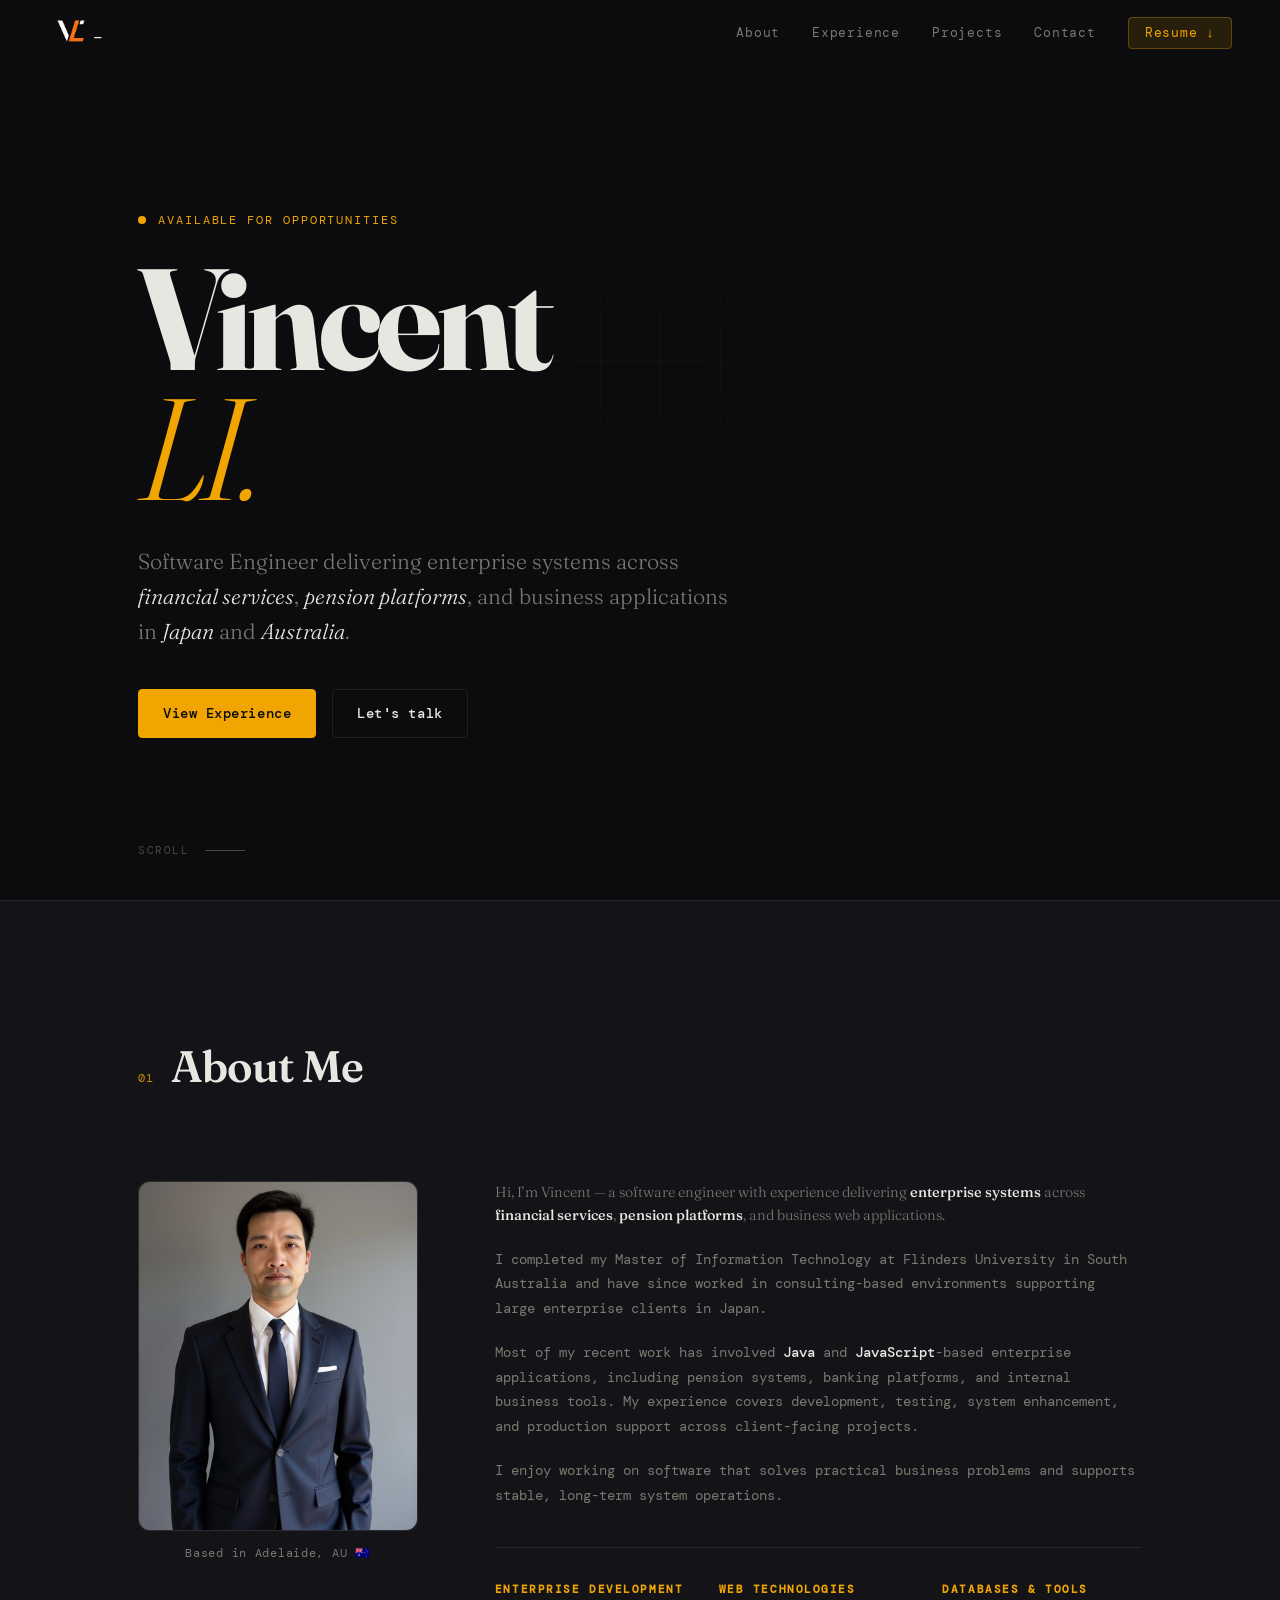
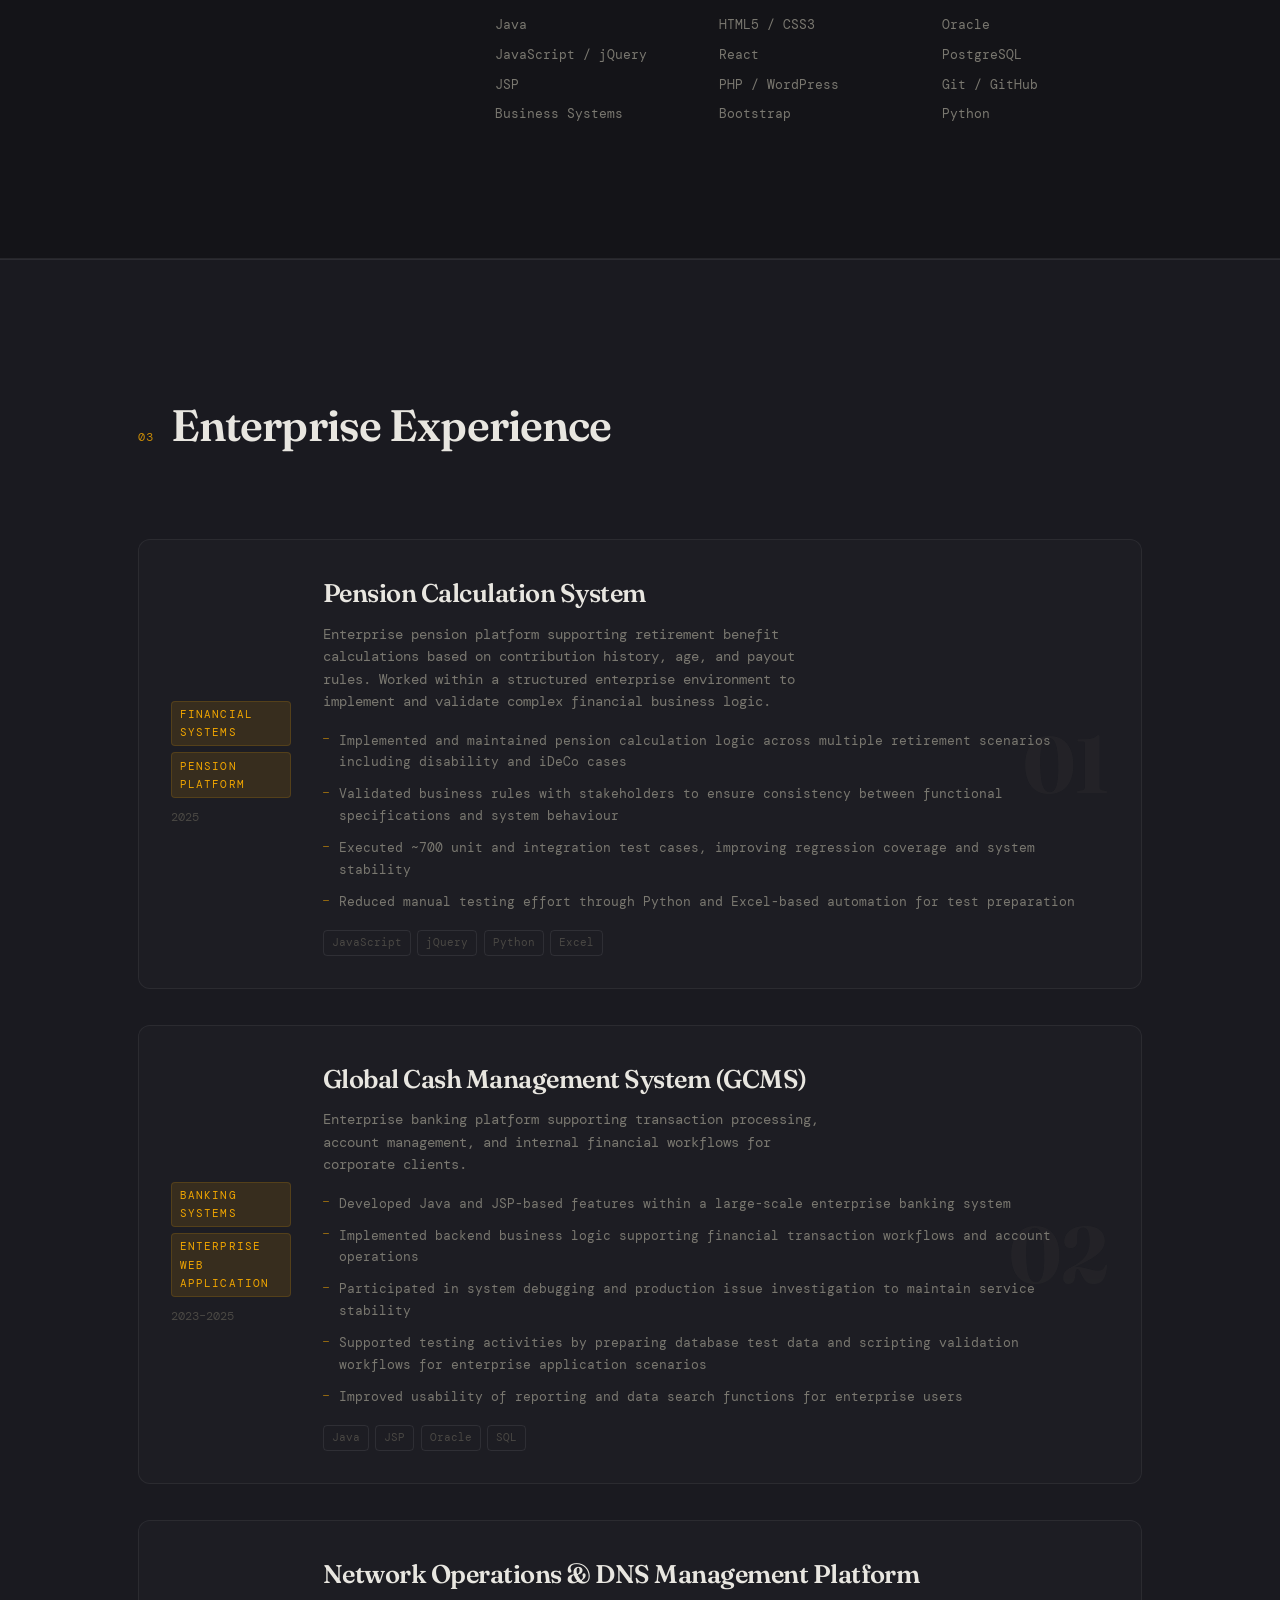
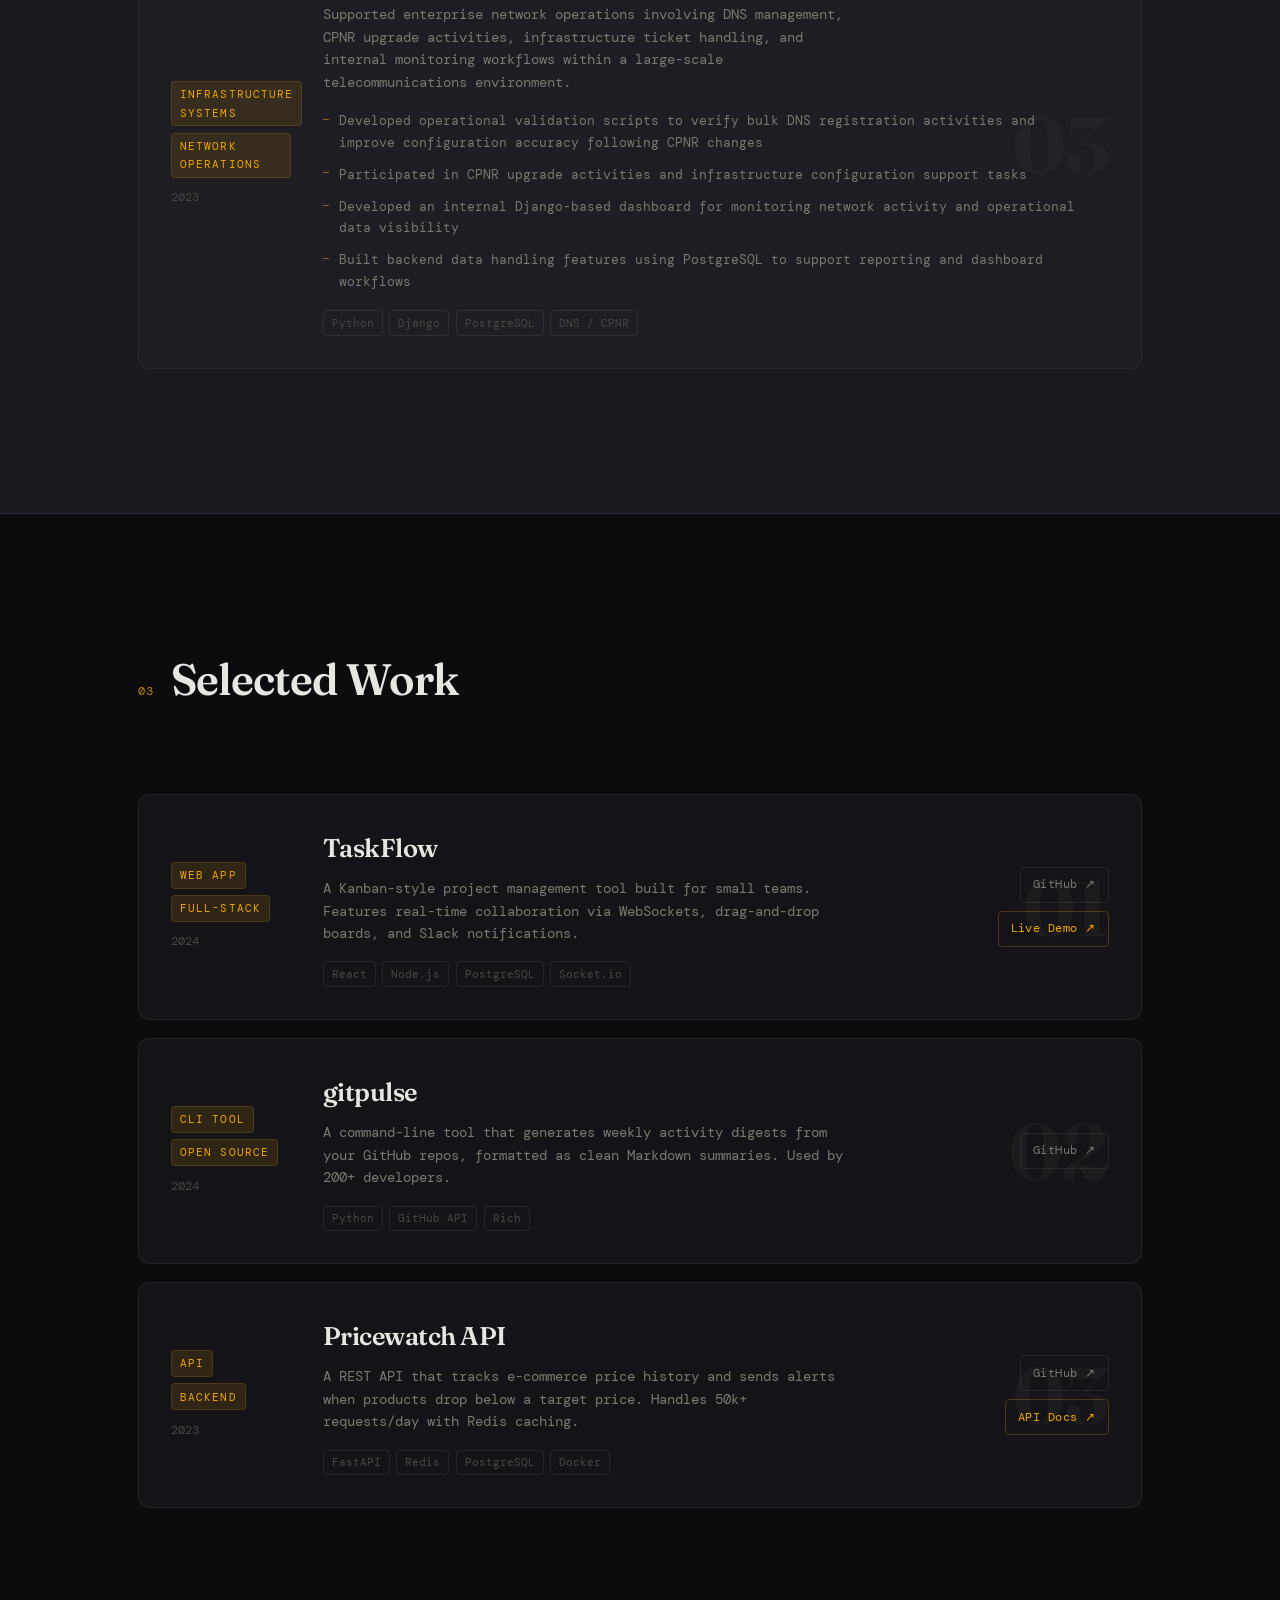
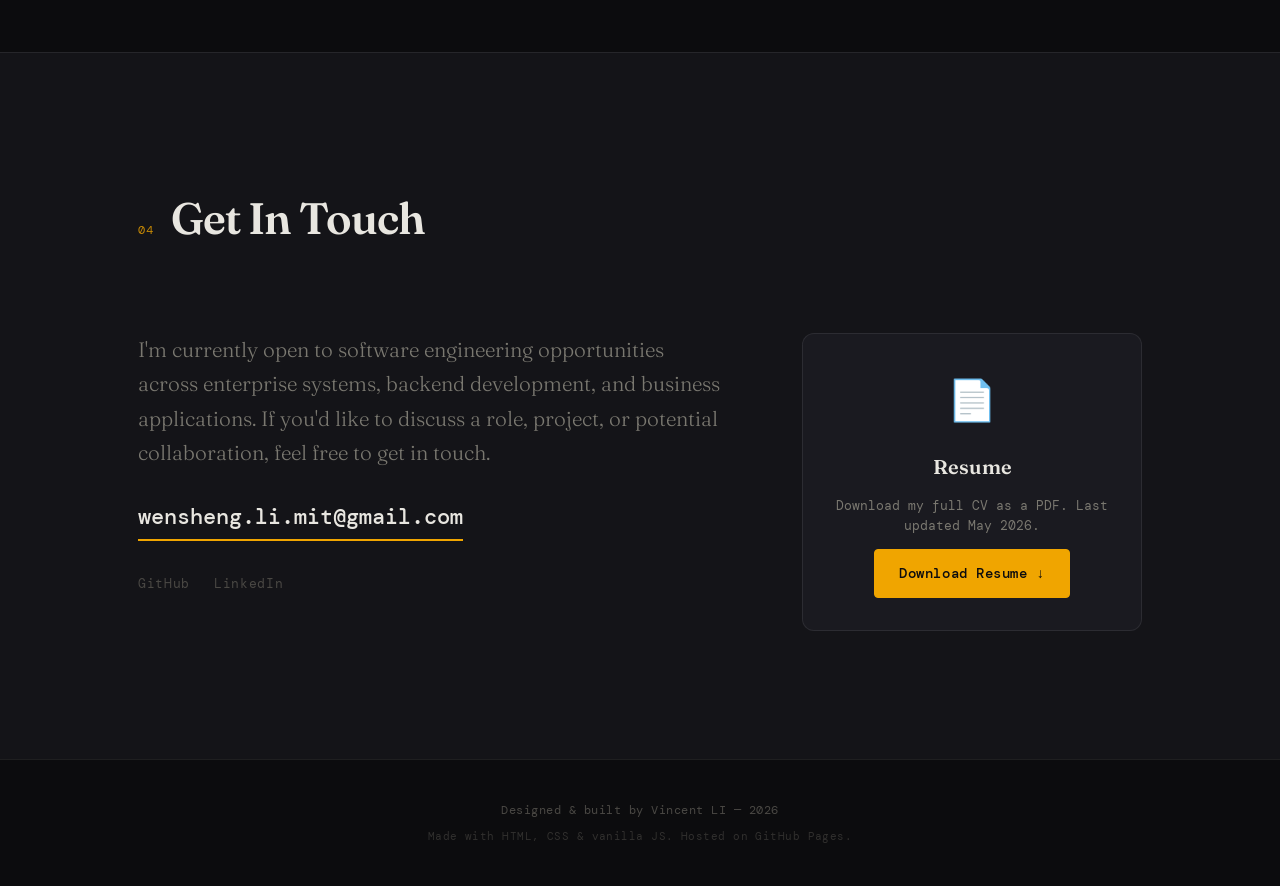
==== commit fe40f118: "Modified button in hero section to redirect the new added section" ====
--- a/index.html
+++ b/index.html
@@ -58,7 +58,7 @@
           in <em>Japan</em> and <em>Australia</em>.
         </p>
         <div class="hero-actions reveal">
-          <a href="#projects" class="btn btn-primary">View my work</a>
+          <a href="#enterprise" class="btn btn-primary">View Experience</a>
           <a href="#contact" class="btn btn-ghost">Let's talk</a>
         </div>
       </div>
@@ -437,7 +437,7 @@
             >
             <div class="contact-socials">
               <a
-                href="https://github.com/yourusername"
+                href="https://github.com/wensheng-li/"
                 target="_blank"
                 rel="noopener"
                 >GitHub</a
